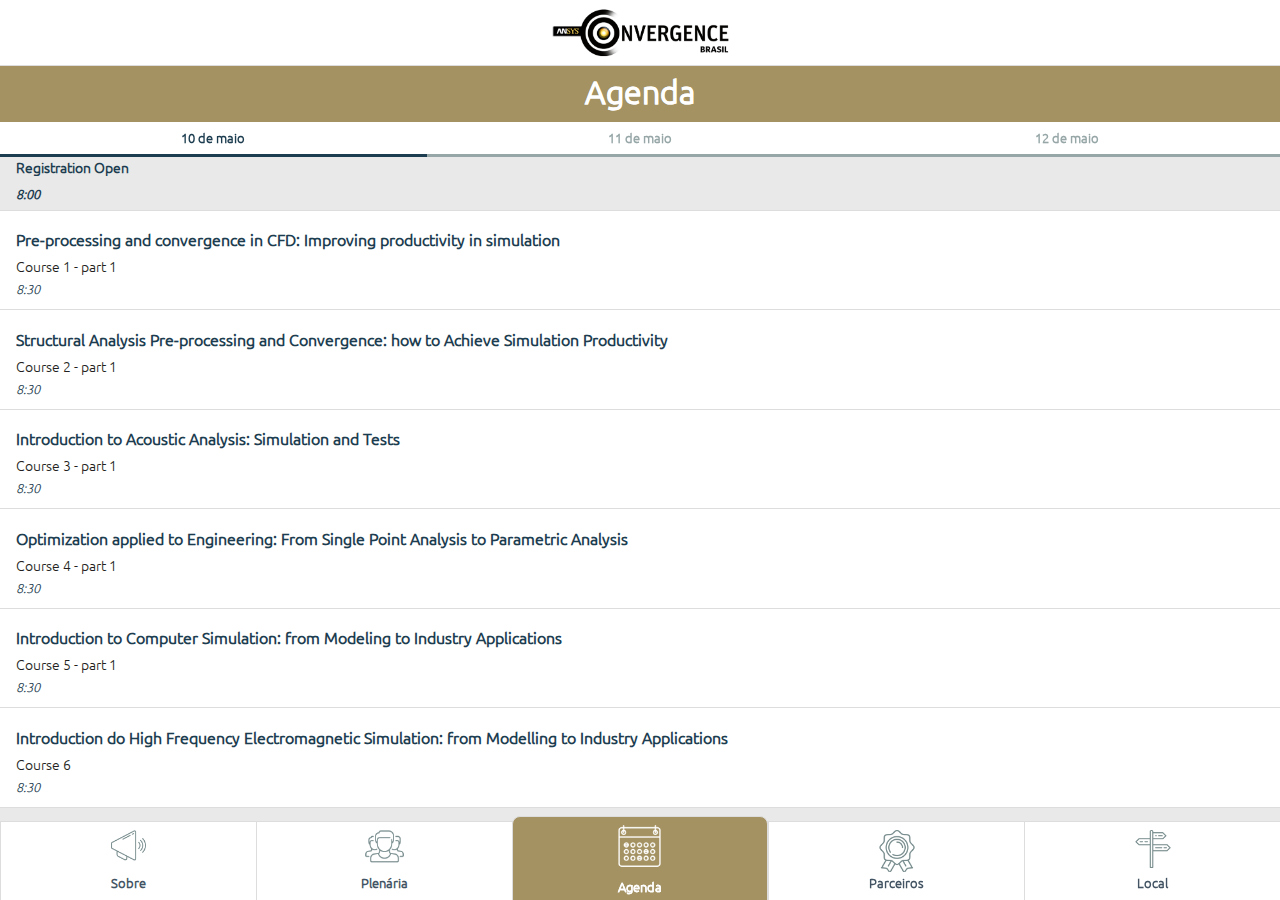
==== ConvergenceBrApp/www/index.html @ 7337b423 "Feito alterações em CSS para cor dos menus, feito navegação do mapa com salas e posteriormente onde " ====
<!DOCTYPE html>
<!--
    This file is part of com.bigeyessolution.ConvergenceBRApp.

    Foobar is free software: you can redistribute it and/or modify
    it under the terms of the GNU General Public License as published by
    the Free Software Foundation, either version 3 of the License, or
    (at your option) any later version.

    Foobar is distributed in the hope that it will be useful,
    but WITHOUT ANY WARRANTY; without even the implied warranty of
    MERCHANTABILITY or FITNESS FOR A PARTICULAR PURPOSE.  See the
    GNU General Public License for more details.

    You should have received a copy of the GNU General Public License
    along with Foobar.  If not, see <http://www.gnu.org/licenses/>.
-->

<html>
    <head>
        <!--
        Customize this policy to fit your own app's needs. For more guidance, see:
            https://github.com/apache/cordova-plugin-whitelist/blob/master/README.md#content-security-policy
        Some notes:
            * gap: is required only on iOS (when using UIWebView) and is needed for JS->native communication
            * https://ssl.gstatic.com is required only on Android and is needed for TalkBack to function properly
            * Disables use of inline scripts in order to mitigate risk of XSS vulnerabilities. To change this:
                * Enable inline JS: add 'unsafe-inline' to default-src

        <meta http-equiv="Content-Security-Policy" content="default-src 'self' data: gap: https://ssl.gstatic.com 'unsafe-eval'; style-src 'self' 'unsafe-inline'; media-src *">

        -->
        <meta http-equiv="Content-Security-Policy" content="default-src *; style-src 'self' 'unsafe-inline'; script-src 'self' 'unsafe-inline' 'unsafe-eval'">
        <meta charset="utf-8">
        <meta name="format-detection" content="telephone=no">
        <meta name="msapplication-tap-highlight" content="no">
        <meta name="viewport" content="user-scalable=no, initial-scale=1, maximum-scale=1, minimum-scale=1, width=device-width">
        <link rel="stylesheet" type="text/css" href="css/convergencebr.css">
        <link rel="stylesheet" type="text/css" href="css/jquery.mobile.structure-1.4.5.min.css">
        <link rel="stylesheet" type="text/css" href="css/jquery.mobile.icons.min.css">
        <link rel="stylesheet" type="text/css" href="css/font-awesome.min.css">
        <link rel="stylesheet" type="text/css" href="css/leaflet.css">
        <link rel="stylesheet" type="text/css" href="css/index.css">
        <script type="text/javascript" src="js/preenche_agenda.js"></script>
        <script type="text/javascript" src="js/jquery-2.2.3.min.js"></script>
		<script type="text/javascript" src="js/leaflet.js"></script>
        <script type="text/javascript" src="js/jquery.mobile-1.4.5.min.js"></script>
        <title>Convergence Brasil 2016</title>
    </head>
    <body>
    
    	<header data-role="header" data-position="fixed" data-tap-toggle="false" data-theme="a">
    		<h1>&nbsp;</h1>
    	</header>
        
        <footer data-role="footer" data-position="fixed" data-tap-toggle="false" data-theme="b">
            <div data-role="navbar">
                <ul>
                    <li><a href="#sobre"><span></span>Sobre</a></li>
                    <li><a href="#palestrantes"><span></span>Plenária</a></li>
                    <li><a href="#agenda10"><span></span>Agenda</a></li>
                    <li><a href="#parceiros"><span></span>Parceiros</a></li>
                    <li><a href="#mapa"><span></span>Local</a></li>
                </ul>
            </div><!-- /navbar -->
        </footer>

		<!-- agenda -->
		
		<section id="agenda10" data-role="page" data-title="Agenda">
			<header>				
            	<h1>Agenda</h1>
				<div data-role="navbar">
					<ul>
					<li><a href="#agenda10"><span>10 de maio</span></a></li>
					<li><a href="#agenda11">11 de maio</a></li>
					<li><a href="#agenda12">12 de maio</a></li>
					</ul>
				</div>
			</header>
			
			<div role="main" class="ui-content">
				<ul data-role="listview" class="ui-be-agenda">
					<li data-icon="false">
						<h2>Primeiro Item</h2>
						<p>Jairo Mola, Unitécnica</p>
						<span>Sala 20 - 8:30 AM</span>
					</li>
					<li data-icon="false">
						<h2>Segundo Item</h2>
						<p>Jairo Mola, Unitécnica</p>
						<span>Sala 20 - 8:30 AM</span>
					</li>
					<li data-icon="false">
						<h2>Terceiro Item</h2>
						<p>Jairo Mola, Unitécnica</p>
						<span>Sala 20 - 8:30 AM</span>
					</li>
					<li data-icon="false">
						<h2>Quarto Item</h2>
						<p>Jairo Mola, Unitécnica</p>
						<span>Sala 20 - 8:30 AM</span>
					</li>
					<li data-icon="false">
						<h2>Quinto Item</h2>
						<p>Jairo Mola, Unitécnica</p>
						<span>Sala 20 - 8:30 AM</span>
					</li>
					<li data-icon="false">
						<h2>Sexto Item</h2>
						<p>Jairo Mola, Unitécnica</p>
						<span>Sala 20 - 8:30 AM</span>
					</li>
					<li data-icon="false">
						<h2>Setimo Item</h2>
						<p>Jairo Mola, Unitécnica</p>
						<span>Sala 20 - 8:30 AM</span>
					</li>
					<li data-icon="false">
						<h2>Oitavo Item</h2>
						<p>Jairo Mola, Unitécnica</p>
						<span>Sala 20 - 8:30 AM</span>
					</li>
					<li data-icon="false">
						<h2>Nono Item</h2>
						<p>Jairo Mola, Unitécnica</p>
						<span>Sala 20 - 8:30 AM</span>
					</li>
					
				</ul>
			</div>
        </section>

		<section id="agenda11" data-role="page" data-title="Agenda">
			<header>				
            	<h1>Agenda</h1>
				<div data-role="navbar">
					<ul>
					<li><a href="#agenda10">10 de maio</a></li>
					<li><a href="#agenda11"><span>11 de maio</span></a></li>
					<li><a href="#agenda12">12 de maio</a></li>
					</ul>
				</div>
			</header>
			
			<div role="main" class="ui-content">
				<ul data-role="listview" class="ui-be-agenda">
				</ul>
			</div>
        </section>
        
        <section id="agenda12" data-role="page" data-title="Agenda">
			<header>				
            	<h1>Agenda</h1>
				<div data-role="navbar">
					<ul>
					<li><a href="#agenda10">10 de maio</a></li>
					<li><a href="#agenda11">11 de maio</a></li>
					<li><a href="#agenda12"><span>12 de maio</span></a></li>
					</ul>
				</div>
			</header>
			
			<div role="main" class="ui-content">
				<ul data-role="listview" class="ui-be-agenda">
				</ul>
			</div>
        </section>

		<!-- Fim agenda -->
		
        <section id="sobre" data-role="page" data-title="Sobre o evento">
        	<header>
        		<h1>Sobre o evento</h1>
        	</header>
        	
			<div role="main" class="ui-content">
				<div class="ui-body ui-be-sobre">
				<p>
				O Convergence 2016 é o mais tradicional fórum de discussão para
				usuários de software em engenharia da América do Sul. O evento
				tem o objetivo de apresentar a academia e a indústria os mais
				recentes avanços na área de simulação. Também visa promover o
				intercâmbio de informações com especialistas em CAE (Computer-
				Aided Engineering) e apresentar os benefícios da utilização
				dessas ferramentas no desenvolvimento, melhoria e redução de
				custos de projetos, produtos e processos.
				</p>
				<h1>Histórico</h1>
				<p>
				O Convergence – ESSS Conference & ANSYS Users Meeting - foi
				realizado anualmente de 2005 a 2010 no Brasil. Em 2011, o evento
				foi regionalizado para aproximá-lo dos usuários de simulação e
				proporcionar acesso aos avanços na área de Computer-Aided
				Engineering (CAE) em outros países da América do Sul. Desde 
				então, passou a ser realizado no mesmo período no Brasil,
				Argentina, Chile, Peru e Colômbia.
				</p>
				<h1>Retrospectiva ESSS</h1>
				
				<div data-role="tabs">
					<div data-role="navbar"><ul>
					<li><a href="#retro1">1995</br>2000</a></li>
					<li><a href="#retro2">2000</br>2005</a></li>
					<li><a href="#retro3">2005</br>2010</a></li>
					<li><a href="#retro4">2010</br>2016</a></li>
					</ul></div>
					
					<div id="retro1" class="ui-body ui-body-a">
					<p>
					Criação da ESSS a partir do SINMEC/UFSC e recebimento do
					prêmio Max Award, da Fenasoft.
					</p>
					</div>
					
					<div id="retro2" class="ui-body ui-body-a">
					<p>
					ESSS torna-se parceira da ANSYS, Inc. na América do Sul e
					lançamento das soluções Kraken e Chimera. Recebimento do
					Prêmio FINEP de Inovação – Produto Regional.
					</p>
					</div>
					
					<div id="retro3" class="ui-body ui-body-a">
					<p>
					Abertura dos escritórios de São Paulo, Rio de Janeiro e 
					Chile e criação do iESSS. Recebimento do prêmio FINEP de
					Inovação - Pequena Empresa.</p>
					</div>
					
					<div id="retro4" class="ui-body ui-body-a">
					<p>
					Intensificação da expansão internacional com abertura dos
					escritórios na Argentina, Peru, Colômbia e Estados Unidos e
					inclusão do Rocky DEM no portfólio de produtos. Em 2015,
					ganha a certificação “ANSYS Elite Channel Partner”.</p>
					</div>
				</div><!-- Fim tabs -->
				
				</div>
			</div>
        </section>

        <section id="palestrantes" data-role="page" data-title="Palestrantes">
			<header>
				<h1>Palestrantes</h1>
        	</header>
        	
        	<div role="main" class="ui-content">
        		<div class="ui-body">
        			<img src="img/palestrantes/ravi.png">
        			<h2>Ravi Kumar - ANSYS, Inc.</h2>
        			<h4>Regional Sales Director</h4>
        			<h5><i>“Simulação para Inovação: Tendências, melhores práticas e Plataforma ANSYS de Simulação”</i></h5>
        			<p>
        			Ravi Kumar é o diretor comercial da ANSYS para América Latina apoiando a equipe ESSS. Ele é responsável por estreitar o relacionamento com os clientes, promovendo o uso de simulações de engenharia e o crescimento de ANSYS. Ravi Kumar já trabalhou no gerenciamento de produtos ANSYS Workbench no departamento de Marketing da empresa e geriu o programa ANSYS Enhanced Solutions Partners. Ele concluiu o PhD em Dinâmicas de Sistemas e Controles pela University of Southern California, EUA. 
        			</p>
        		</div>        		
        		<div class="ui-body">
        			<img src="img/palestrantes/lucas.png">
        			<h2>Lucas Sanfelici - LNLS</h2>
        			<h4>Engineering Groups Manager</h4>
        			<h5><i>“SIRIUS: O Brasil na vanguarda da Engenharia de Aceleradores”</i></h5>
        			<p>
        			Lucas Sanfelici atua na área de instrumentação científica desde 2003, é Bacharel em Física e Engenheiro Eletricista pela Universidade Estadual de Campinas. Em 2005 se juntou à equipe do Laboratório Nacional de Luz Síncrotron (LNLS) trabalhando em diversos projetos para as linhas de luz e fonte de luz síncrotron. Atualmente é responsável pelo gerenciamento técnico de projetos envolvendo os grupos de engenharia e suporte da Divisão Científica do LNLS. 
        			</p>
        		</div>        		
        		<div class="ui-body">
        			<img src="img/palestrantes/luis.png">
        			<h2>Luis Carlos de Castro Santos, Ph.D. - Embraer</h2>
        			<h4>Engineering Supervisor</h4>
        			<h5><i>"CFD em Sistemas: Validação de Design & Tomada de Decisão"</i></h5>
        			<p>
        			Luis Carlos de Castro Santos é formado em Engenharia Mecânica pela Universidade de Brasília (UnB), com mestrado em Engenharia Aeronáutica pelo Instituto Tecnológico de Aeronáutica (ITA) e doutorado em Engenharia Aeroespacial pelo Georgia Institute of Technology. Possui mais de 25 anos de experiência em Dinâmica dos Fluidos Computacional, Análise Numérica e Otimização. Atualmente é Supervisor de Engenharia para Sistemas de Simulação e CFD na EMBRAER. Ele também é professor no Departamento de Matemática Aplicada na Universidade de São Paulo. 
        			</p>
        		</div>        		
        		<div class="ui-body">
        			<img src="img/palestrantes/marcos.png">
        			<h2>Marcos Giovani Dropa de Bortoli - Embraco</h2>
        			<h4>Senior Researcher</h4>
        			<h5><i>"CAE na Embraco: uma Jornada de 30 anos"</i></h5>
        			<p>
        			Marcos Giovani Dropa de Bortoli possui graduação em Engenharia Mecânica pela Universidade Federal de Santa Catarina (UFSC) e mestrado em Engenharia Mecânica pela mesma instituição. Ele tem mais de 30 anos de experiência profissional em Pesquisa e Desenvolvimento (P&D) na Divisão de Compressores da Whirlpool (Embraco), atuou como responsável pela implementação de ANSYS nesta divisão em 1993. Atualmente, cursa doutorado em Ciência e Engenharia de Materiais e trabalha como pesquisador na Embraco. 
        			</p>
        		</div>        		
        		<div class="ui-body">
        			<img src="img/palestrantes/cassiano.png">
        			<h2>Cassiano Antunes Cezario - WEG</h2>
        			<h4>Consultant in R&D</h4>
        			<h5><i>“Horizontes para Simulação Numérica”</i></h5>
        			<p>
        			Cassiano Antunes Cezario possui mais de 13 anos de experiência em pesquisa e Desenvolvimento (P&D) com fundo técnico na área mecânica, especialmente em experimentação e simulação numérica (Dinâmica dos Fluidos Computacional – CFD e Análise Estrutural – FEA). Possui conhecimento em melhoria de produtos e processos, com foco na conversão de pesquisa em produtos e benefícios do processo. Atualmente trabalha como Consultor de Pesquisa e Desenvolvimento (P&D) na WEG Equipamentos Elétricos S.A. – Motores. 
        			</p>
        		</div>
			</div>
        </section>

        <section id="parceiros" data-role="page" data-title="Parceiros">
			<header>
				<h1>Parceiros</h1>
        	</header>
        	
        	<div role="main" class="ui-content">
        		<div class="ui-body ui-be-parceiro">
        			<img src="img/parceiros/esteco.jpg">
        			<p>
        			A ESTECO é pioneira em soluções de otimização numérica e especializada em pesquisa e desenvolvimento de software de engenharia para todos os processos de projetos guiados por simulação. A empresa atua com o objetivo de melhorar os processos de análise de engenharia e potencializar a criatividade mediante o desenvolvimento e manutenção de software de ponta que permite a integração, otimização e análises avançadas de dados. 
        			</p>
        		</div>

        		<div class="ui-body ui-be-parceiro">
        			<img src="img/parceiros/planus.jpg">
        			<p>
        			A Planus Informática e Tecnologia, empresa brasileira de soluções e serviços de infraestrutura de TI com 28 anos de atuação no mercado, possui um abrangente modelo de negócios capaz de atender empresas de todos os portes e segmentos. Amplamente reconhecida pela comercialização de produtos e soluções de valor agregado, hardware e software, a Planus é um dos principais parceiros first-tier VAR (Value-Added Reseller) da HP. Também possui atuação marcante em serviços, com destaque para  Serviços de Data Center, Implantação de Soluções,  Outsourcing de TI, Gerenciamento Remoto (NOC), Outsourcing de Impressão e Backup.
        			</p>
        		</div>

        		<div class="ui-body ui-be-parceiro">
        			<img src="img/parceiros/sgi.png">
        			<p>
        			Como uma empresa líder em computação de alto desempenho, 
        			SGI ajuda as empresas a encontrar respostas para os maiores
        			desafios do mundo. Nosso compromisso com a inovação é
        			inabalável e focada no fornecimento de soluções líderes de
        			mercado em Computação Técnica, Big Data Analytics, e
        			Petascale armazenamento. Nossas soluções proporcionam
        			inigualável de desempenho, escalabilidade e eficiência para
        			uma ampla gama de clientes.
        			</p>
        		</div>
        		
        		<div class="ui-body ui-be-parceiro">
        			<img src="img/parceiros/SIMDUT.jpg">
        			<p>
        			Núcleo de Simulação Termo-hidráulica de Dutos é um laboratório do Departamento de Engenharia Mecânica da PUC-Rio com o objetivo de atuar nas atividades voltadas para o desenvolvimento de programas de simulação, na formação de recursos humanos e na elaboração de projetos de engenharia na área de escoamentos de líquido e gás em dutos.
        			</p>
        		</div>

        		<div class="ui-body ui-be-parceiro">
        			<img src="img/parceiros/VirtualPYXIS.jpg">
        			<p>
        			A VirtualCAE é uma empresa que representa soluções
        			especializadas em CAE (Computer Aided Engineering) atuando
        			na comercialização de softwares e na prestação de serviços
        			de engenharia, proporcionando soluções específicas para
        			simulações pelo Método dos Elementos Finitos (Finite Element
        			Method) e também pela tecnologia Multicorpos (MultiBody
        			System) tanto em projetos novos como na implantação e
        			aperfeiçoamento de projetos existentes.
        			</p>
        		</div>
			</div>
        </section>

        <section id="mapa" data-role="page" data-title="Mapa">
			<header>				
            	<h1>Local</h1>
				<div data-role="navbar">
					<ul>
					<li><a href="#mapa"><span>Localização</span></a></li>
					<li><a href="#mapa2">Salas</a></li>
					<li><a href="#mapa3">Onde ficar</a></li>
					</ul>
				</div>
			</header>
			<div role="main" class="ui-content mapa"></div>
        </section>

        <section id="mapa2" data-role="page" data-title="Mapa">
			<header>				
            	<h1>Local</h1>
				<div data-role="navbar">
					<ul>
					<li><a href="#mapa">Localização</a></li>
					<li><a href="#mapa2"><span>Salas</span></a></li>
					<li><a href="#mapa3">Onde ficar</a></li>
					</ul>
				</div>
			</header>
			<div role="main" class="ui-content">
			<div  class="ui-body  mapa_sala">				
				<img src="img/mapa.jpg">
			</div>
			</div>
        </section>

        <section id="mapa3" data-role="page" data-title="Mapa">
			<header>				
            	<h1>Local</h1>
				<div data-role="navbar">
					<ul>
					<li><a href="#mapa">Localização</a></li>
					<li><a href="#mapa2">Salas</a></li>
					<li><a href="#mapa3"><span>Onde ficar</span></a></li>
					</ul>
				</div>
			</header>
			
			<div role="main" class="ui-content onde_ficar">
				<ul data-role="listview" class="ui-be-mapa3">
				<li><h3>Teste</h3></li>
				</ul>
			</div>
        </section>

        <script type="text/javascript" src="cordova.js"></script>
        <script type="text/javascript" src="js/index.js"></script>
    </body>
</html>
---- ConvergenceBrApp/www/css/convergencebr.css ----
/*!
* jQuery Mobile 1.4.5
* Git HEAD hash: 68e55e78b292634d3991c795f06f5e37a512decc <> Date: Fri Oct 31 2014 17:33:30 UTC
* http://jquerymobile.com
*
* Copyright 2010, 2014 jQuery Foundation, Inc. and othercontributors
* Released under the MIT license.
* http://jquery.org/license
*
*/


/* Globals */
/* Font
-----------------------------------------------------------------------------------------------------------*/
html {
	font-size: 100%;
}
body,
input,
select,
textarea,
button,
.ui-btn {
	font-size: 1em;
	line-height: 1.3;
	font-family: 'ubuntu';
}
legend,
.ui-input-text input,
.ui-input-search input {
	color: inherit;
	text-shadow: inherit;
}
/* Form labels (overrides font-weight bold in bars, and mini font-size) */
.ui-mobile label,
div.ui-controlgroup-label {
	font-weight: normal;
	font-size: 16px;
}
/* Separators
-----------------------------------------------------------------------------------------------------------*/
/* Field contain separator (< 28em) */
.ui-field-contain {
	border-bottom-color: #828282;
	border-bottom-color: rgba(0,0,0,.15);
	border-bottom-width: 1px;
	border-bottom-style: solid;
}
/* Table opt-in classes: strokes between each row, and alternating row stripes */
/* Classes table-stroke and table-stripe are deprecated in 1.4. */
.table-stroke thead th,
.table-stripe thead th,
.table-stripe tbody tr:last-child {
	border-bottom: 1px solid #d6d6d6; /* non-RGBA fallback */
	border-bottom: 1px solid rgba(0,0,0,.1);
}
.table-stroke tbody th,
.table-stroke tbody td {
	border-bottom: 1px solid #e6e6e6; /* non-RGBA fallback  */
	border-bottom: 1px solid rgba(0,0,0,.05);
}
.table-stripe.table-stroke tbody tr:last-child th,
.table-stripe.table-stroke tbody tr:last-child td {
	border-bottom: 0;
}
.table-stripe tbody tr:nth-child(odd) td,
.table-stripe tbody tr:nth-child(odd) th {
	background-color: #eeeeee; /* non-RGBA fallback  */
	background-color: rgba(0,0,0,.04);
}
/* Buttons
-----------------------------------------------------------------------------------------------------------*/
.ui-btn,
label.ui-btn {
	font-weight: bold;
	border-width: 1px;
	border-style: solid;
}
.ui-btn {
	text-decoration: none !important;
}
.ui-btn-active {
	cursor: pointer;
}
/* Corner rounding
-----------------------------------------------------------------------------------------------------------*/
/* Class ui-btn-corner-all deprecated in 1.4 */
.ui-corner-all {
	-webkit-border-radius: .6em /*{global-radii-blocks}*/;
	border-radius: .6em /*{global-radii-blocks}*/;
}
/* Buttons */
.ui-btn-corner-all,
.ui-btn.ui-corner-all,
/* Slider track */
.ui-slider-track.ui-corner-all,
/* Flipswitch */
.ui-flipswitch.ui-corner-all,
/* Count bubble */
.ui-li-count {
	-webkit-border-radius: .3125em /*{global-radii-buttons}*/;
	border-radius: .3125em /*{global-radii-buttons}*/;
}
/* Icon-only buttons */
.ui-btn-icon-notext.ui-btn-corner-all,
.ui-btn-icon-notext.ui-corner-all {
	-webkit-border-radius: 1em;
	border-radius: 1em;
}
/* Radius clip workaround for cleaning up corner trapping */
.ui-btn-corner-all,
.ui-corner-all {
	-webkit-background-clip: padding;
	background-clip: padding-box;
}
/* Popup arrow */
.ui-popup.ui-corner-all > .ui-popup-arrow-guide {
	left: .6em /*{global-radii-blocks}*/;
	right: .6em /*{global-radii-blocks}*/;
	top: .6em /*{global-radii-blocks}*/;
	bottom: .6em /*{global-radii-blocks}*/;
}
/* Shadow
-----------------------------------------------------------------------------------------------------------*/
.ui-shadow {
	-webkit-box-shadow: 0 1px 0px /*{global-box-shadow-size}*/ rgba(0,0,0,0) /*{global-box-shadow-color}*/;
	-moz-box-shadow: 0 1px 0px /*{global-box-shadow-size}*/ rgba(0,0,0,0) /*{global-box-shadow-color}*/;
	box-shadow: 0 1px 0px /*{global-box-shadow-size}*/ rgba(0,0,0,0) /*{global-box-shadow-color}*/;
}
.ui-shadow-inset {
	-webkit-box-shadow: inset 0 1px 0px /*{global-box-shadow-size}*/ rgba(0,0,0,0) /*{global-box-shadow-color}*/;
	-moz-box-shadow: inset 0 1px 0px /*{global-box-shadow-size}*/ rgba(0,0,0,0) /*{global-box-shadow-color}*/;
	box-shadow: inset 0 1px 0px /*{global-box-shadow-size}*/ rgba(0,0,0,0) /*{global-box-shadow-color}*/;
}
.ui-overlay-shadow {
	-webkit-box-shadow: 0 0 12px 		rgba(0,0,0,.6);
	-moz-box-shadow: 0 0 12px 			rgba(0,0,0,.6);
	box-shadow: 0 0 12px 				rgba(0,0,0,.6);
}
/* Icons
-----------------------------------------------------------------------------------------------------------*/
.ui-btn-icon-left:after,
.ui-btn-icon-right:after,
.ui-btn-icon-top:after,
.ui-btn-icon-bottom:after,
.ui-btn-icon-notext:after {
	background-color: #666666 /*{global-icon-color}*/;
	background-color: rgba(0,0,0,.15) /*{global-icon-disc}*/;
	background-position: center center;
	background-repeat: no-repeat;
	-webkit-border-radius: 1em;
	border-radius: 1em;
}
/* Alt icons */
.ui-alt-icon.ui-btn:after,
.ui-alt-icon .ui-btn:after,
html .ui-alt-icon.ui-checkbox-off:after,
html .ui-alt-icon.ui-radio-off:after,
html .ui-alt-icon .ui-checkbox-off:after,
html .ui-alt-icon .ui-radio-off:after {
	background-color: #666666 /*{global-icon-color}*/;
	background-color: rgba(0,0,0,.15) /*{global-icon-disc}*/;
}
/* No disc */
.ui-nodisc-icon.ui-btn:after,
.ui-nodisc-icon .ui-btn:after {
	background-color: transparent;
}
/* Icon shadow */
.ui-shadow-icon.ui-btn:after,
.ui-shadow-icon .ui-btn:after {
	-webkit-box-shadow: 0 1px 0 rgba(255,255,255,.3) /*{global-icon-shadow}*/;
	-moz-box-shadow: 0 1px 0 rgba(255,255,255,.3) /*{global-icon-shadow}*/;
	box-shadow: 0 1px 0 rgba(255,255,255,.3) /*{global-icon-shadow}*/;
}
/* Checkbox and radio */
.ui-btn.ui-checkbox-off:after,
.ui-btn.ui-checkbox-on:after,
.ui-btn.ui-radio-off:after,
.ui-btn.ui-radio-on:after {
	display: block;
	width: 18px;
	height: 18px;
	margin: -9px 2px 0 2px;
}
.ui-checkbox-off:after,
.ui-btn.ui-radio-off:after {
	filter: Alpha(Opacity=30);
	opacity: .3;
}
.ui-btn.ui-checkbox-off:after,
.ui-btn.ui-checkbox-on:after {
	-webkit-border-radius: .1875em;
	border-radius: .1875em;
}
.ui-btn.ui-checkbox-off:after {
	background-color: #666;
	background-color: rgba(0,0,0,.3);
}
.ui-radio .ui-btn.ui-radio-on:after {
	background-image: none;
	background-color: #fff;
	width: 8px;
	height: 8px;
	border-width: 5px;
	border-style: solid; 
}
.ui-alt-icon.ui-btn.ui-radio-on:after,
.ui-alt-icon .ui-btn.ui-radio-on:after {
	background-color: #000;
}
/* Loader */
.ui-icon-loading {
	background: url("images/ajax-loader.gif");
	background-size: 2.875em 2.875em;
}
/* Swatches */
/* A
-----------------------------------------------------------------------------------------------------------*/
/* Bar: Toolbars, dividers, slider track */
.ui-bar-a,
.ui-page-theme-a .ui-bar-inherit,
html .ui-bar-a .ui-bar-inherit,
html .ui-body-a .ui-bar-inherit,
html body .ui-group-theme-a .ui-bar-inherit {
	background-color: #e9e9e9 /*{a-bar-background-color}*/;
	border-color: #dddddd /*{a-bar-border}*/;
	color: #333333 /*{a-bar-color}*/;
	text-shadow: 0 /*{a-bar-shadow-x}*/ 0px /*{a-bar-shadow-y}*/ 0 /*{a-bar-shadow-radius}*/ #eeeeee /*{a-bar-shadow-color}*/;
	font-weight: bold;
}
.ui-bar-a {
	border-width: 1px;
	border-style: solid;
}
/* Page and overlay */
.ui-overlay-a,
.ui-page-theme-a,
.ui-page-theme-a .ui-panel-wrapper {
	background-color: #fff /*{a-page-background-color}*/;
	border-color: #bbbbbb /*{a-page-border}*/;
	color: #2b2b2b /*{a-page-color}*/;
	text-shadow: 0 /*{a-page-shadow-x}*/ 0px /*{a-page-shadow-y}*/ 0 /*{a-page-shadow-radius}*/ #f3f3f3 /*{a-page-shadow-color}*/;
}
/* Body: Read-only lists, text inputs, collapsible content */
.ui-body-a,
.ui-page-theme-a .ui-body-inherit,
html .ui-bar-a .ui-body-inherit,
html .ui-body-a .ui-body-inherit,
html body .ui-group-theme-a .ui-body-inherit,
html .ui-panel-page-container-a {
	background-color: #ffffff /*{a-body-background-color}*/;
	border-color: #dddddd /*{a-body-border}*/;
	color: #333333 /*{a-body-color}*/;
	text-shadow: 0 /*{a-body-shadow-x}*/ 0px /*{a-body-shadow-y}*/ 0 /*{a-body-shadow-radius}*/ #f3f3f3 /*{a-body-shadow-color}*/;
}
.ui-body-a {
	border-width: 1px;
	border-style: solid;
}
/* Links */
.ui-page-theme-a a,
html .ui-bar-a a,
html .ui-body-a a,
html body .ui-group-theme-a a {
	color: #688b98 /*{a-link-color}*/;
	font-weight: bold;
}
.ui-page-theme-a a:visited,
html .ui-bar-a a:visited,
html .ui-body-a a:visited,
html body .ui-group-theme-a a:visited {
    color: #3388cc /*{a-link-visited}*/;
}
.ui-page-theme-a a:hover,
html .ui-bar-a a:hover,
html .ui-body-a a:hover,
html body .ui-group-theme-a a:hover {
	color: #005599 /*{a-link-hover}*/;
}
.ui-page-theme-a a:active,
html .ui-bar-a a:active,
html .ui-body-a a:active,
html body .ui-group-theme-a a:active {
	color: #005599 /*{a-link-active}*/;
}
/* Button up */
.ui-page-theme-a .ui-btn,
html .ui-bar-a .ui-btn,
html .ui-body-a .ui-btn,
html body .ui-group-theme-a .ui-btn,
html head + body .ui-btn.ui-btn-a,
/* Button visited */
.ui-page-theme-a .ui-btn:visited,
html .ui-bar-a .ui-btn:visited,
html .ui-body-a .ui-btn:visited,
html body .ui-group-theme-a .ui-btn:visited,
html head + body .ui-btn.ui-btn-a:visited {
	background-color: #fff;
	border: none;
	color: #97a7a8;
	border-bottom: 0.2rem solid #97a7a8;
}
/* Button hover */
.ui-page-theme-a .ui-btn:hover,
html .ui-bar-a .ui-btn:hover,
html .ui-body-a .ui-btn:hover,
html body .ui-group-theme-a .ui-btn:hover,
html head + body .ui-btn.ui-btn-a:hover {
	background-color: #fff;
	border: none;
	border-bottom: 0.2rem solid #1c3d50;
}
/* Button down */
.ui-page-theme-a .ui-btn:active,
html .ui-bar-a .ui-btn:active,
html .ui-body-a .ui-btn:active,
html body .ui-group-theme-a .ui-btn:active,
html head + body .ui-btn.ui-btn-a:active {
	background-color: #fff;
	border: none;
	border-bottom: 0.2rem solid #1c3d50;
}
/* Active button */
.ui-page-theme-a .ui-btn.ui-btn-active,
html .ui-bar-a .ui-btn.ui-btn-active,
html .ui-body-a .ui-btn.ui-btn-active,
html body .ui-group-theme-a .ui-btn.ui-btn-active,
html head + body .ui-btn.ui-btn-a.ui-btn-active,
/* Active checkbox icon */
.ui-page-theme-a .ui-checkbox-on:after,
html .ui-bar-a .ui-checkbox-on:after,
html .ui-body-a .ui-checkbox-on:after,
html body .ui-group-theme-a .ui-checkbox-on:after,
.ui-btn.ui-checkbox-on.ui-btn-a:after,
/* Active flipswitch background */
.ui-page-theme-a .ui-flipswitch-active,
html .ui-bar-a .ui-flipswitch-active,
html .ui-body-a .ui-flipswitch-active,
html body .ui-group-theme-a .ui-flipswitch-active,
html body .ui-flipswitch.ui-bar-a.ui-flipswitch-active,
/* Active slider track */
.ui-page-theme-a .ui-slider-track .ui-btn-active,
html .ui-bar-a .ui-slider-track .ui-btn-active,
html .ui-body-a .ui-slider-track .ui-btn-active,
html body .ui-group-theme-a .ui-slider-track .ui-btn-active,
html body div.ui-slider-track.ui-body-a .ui-btn-active {
	background-color: #fff;
	border: none;
	border-bottom: 0.2rem solid #1c3d50;
}
/* Active radio button icon */
.ui-page-theme-a .ui-radio-on:after,
html .ui-bar-a .ui-radio-on:after,
html .ui-body-a .ui-radio-on:after,
html body .ui-group-theme-a .ui-radio-on:after,
.ui-btn.ui-radio-on.ui-btn-a:after {
	border-color: none;
}
/* Focus */
.ui-page-theme-a .ui-btn:focus,
html .ui-bar-a .ui-btn:focus,
html .ui-body-a .ui-btn:focus,
html body .ui-group-theme-a .ui-btn:focus,
html head + body .ui-btn.ui-btn-a:focus,
/* Focus buttons and text inputs with div wrap */
.ui-page-theme-a .ui-focus,
html .ui-bar-a .ui-focus,
html .ui-body-a .ui-focus,
html body .ui-group-theme-a .ui-focus,
html head + body .ui-btn-a.ui-focus,
html head + body .ui-body-a.ui-focus {
}
/* B
-----------------------------------------------------------------------------------------------------------*/
/* Bar: Toolbars, dividers, slider track */
.ui-bar-b,
.ui-page-theme-b .ui-bar-inherit,
html .ui-bar-b .ui-bar-inherit,
html .ui-body-b .ui-bar-inherit,
html body .ui-group-theme-b .ui-bar-inherit {
	background-color: #e9e9e9 /*{b-bar-background-color}*/;
	border-color: #dddddd /*{b-bar-border}*/;
	color: #333333 /*{b-bar-color}*/;
	text-shadow: 0 /*{b-bar-shadow-x}*/ 0px /*{b-bar-shadow-y}*/ 0 /*{b-bar-shadow-radius}*/ #eeeeee /*{b-bar-shadow-color}*/;
	font-weight: bold;
}
.ui-bar-b {
	border-width: 1px;
	border-style: solid;
}
/* Page and overlay */
.ui-overlay-b,
.ui-page-theme-b,
.ui-page-theme-b .ui-panel-wrapper {
	background-color: #fff /*{b-page-background-color}*/;
	border-color: #bbbbbb /*{b-page-border}*/;
	color: #2b2b2b /*{b-page-color}*/;
	text-shadow: 0 /*{b-page-shadow-x}*/ 0px /*{b-page-shadow-y}*/ 0 /*{b-page-shadow-radius}*/ #f3f3f3 /*{b-page-shadow-color}*/;
}
/* Body: Read-only lists, text inputs, collapsible content */
.ui-body-b,
.ui-page-theme-b .ui-body-inherit,
html .ui-bar-b .ui-body-inherit,
html .ui-body-b .ui-body-inherit,
html body .ui-group-theme-b .ui-body-inherit,
html .ui-panel-page-container-b {
	background-color: #ffffff /*{b-body-background-color}*/;
	border-color: #dddddd /*{b-body-border}*/;
	color: #333333 /*{b-body-color}*/;
	text-shadow: 0 /*{b-body-shadow-x}*/ 0px /*{b-body-shadow-y}*/ 0 /*{b-body-shadow-radius}*/ #f3f3f3 /*{b-body-shadow-color}*/;
}
.ui-body-b {
	border-width: 1px;
	border-style: solid;
}
/* Links */
.ui-page-theme-b a,
html .ui-bar-b a,
html .ui-body-b a,
html body .ui-group-theme-b a {
	color: #688b98 /*{b-link-color}*/;
	font-weight: bold;
}
.ui-page-theme-b a:visited,
html .ui-bar-b a:visited,
html .ui-body-b a:visited,
html body .ui-group-theme-b a:visited {
    color: #3388cc /*{b-link-visited}*/;
}
.ui-page-theme-b a:hover,
html .ui-bar-b a:hover,
html .ui-body-b a:hover,
html body .ui-group-theme-b a:hover {
	color: #005599 /*{b-link-hover}*/;
}
.ui-page-theme-b a:active,
html .ui-bar-b a:active,
html .ui-body-b a:active,
html body .ui-group-theme-b a:active {
	color: #005599 /*{b-link-active}*/;
}
/* Button up */
.ui-page-theme-b .ui-btn,
html .ui-bar-b .ui-btn,
html .ui-body-b .ui-btn,
html body .ui-group-theme-b .ui-btn,
html head + body .ui-btn.ui-btn-b,
/* Button visited */
.ui-page-theme-b .ui-btn:visited,
html .ui-bar-b .ui-btn:visited,
html .ui-body-b .ui-btn:visited,
html body .ui-group-theme-b .ui-btn:visited,
html head + body .ui-btn.ui-btn-b:visited {
	background-color: #fff /*{b-bup-background-color}*/;
	border-color: #dddddd /*{b-bup-border}*/;
	color: #425463 /*{b-bup-color}*/;
	text-shadow: 0 /*{b-bup-shadow-x}*/ 0px /*{b-bup-shadow-y}*/ 0 /*{b-bup-shadow-radius}*/ #f3f3f3 /*{b-bup-shadow-color}*/;
}
/* Button hover */
.ui-page-theme-b .ui-btn:hover,
html .ui-bar-b .ui-btn:hover,
html .ui-body-b .ui-btn:hover,
html body .ui-group-theme-b .ui-btn:hover,
html head + body .ui-btn.ui-btn-b:hover {
	background-color: #ededed /*{b-bhover-background-color}*/;
	border-color: #dddddd /*{b-bhover-border}*/;
	color: #333333 /*{b-bhover-color}*/;
	text-shadow: 0 /*{b-bhover-shadow-x}*/ 0px /*{b-bhover-shadow-y}*/ 0 /*{b-bhover-shadow-radius}*/ #f3f3f3 /*{b-bhover-shadow-color}*/;
}
/* Button down */
.ui-page-theme-b .ui-btn:active,
html .ui-bar-b .ui-btn:active,
html .ui-body-b .ui-btn:active,
html body .ui-group-theme-b .ui-btn:active,
html head + body .ui-btn.ui-btn-b:active {
	background-color: #e8e8e8 /*{b-bdown-background-color}*/;
	border-color: #dddddd /*{b-bdown-border}*/;
	color: #333333 /*{b-bdown-color}*/;
	text-shadow: 0 /*{b-bdown-shadow-x}*/ 0px /*{b-bdown-shadow-y}*/ 0 /*{b-bdown-shadow-radius}*/ #f3f3f3 /*{b-bdown-shadow-color}*/;
}
/* Active button 
.ui-page-theme-b .ui-btn.ui-btn-active,
html .ui-bar-b .ui-btn.ui-btn-active,
html .ui-body-b .ui-btn.ui-btn-active,
html body .ui-group-theme-b .ui-btn.ui-btn-active,
html head + body .ui-btn.ui-btn-b.ui-btn-active,
/* Active checkbox icon 
.ui-page-theme-b .ui-checkbox-on:after,
html .ui-bar-b .ui-checkbox-on:after,
html .ui-body-b .ui-checkbox-on:after,
html body .ui-group-theme-b .ui-checkbox-on:after,
.ui-btn.ui-checkbox-on.ui-btn-b:after,
/* Active flipswitch background 
.ui-page-theme-b .ui-flipswitch-active,
html .ui-bar-b .ui-flipswitch-active,
html .ui-body-b .ui-flipswitch-active,
html body .ui-group-theme-b .ui-flipswitch-active,
html body .ui-flipswitch.ui-bar-b.ui-flipswitch-active,
/* Active slider track 
.ui-page-theme-b .ui-slider-track .ui-btn-active,
html .ui-bar-b .ui-slider-track .ui-btn-active,
html .ui-body-b .ui-slider-track .ui-btn-active,
html body .ui-group-theme-b .ui-slider-track .ui-btn-active,
html body div.ui-slider-track.ui-body-b .ui-btn-active {
	background-color: #425463 /*{b-active-background-color};
	border-color: #495d65 /*{b-active-border};
	color: #ffffff /*{b-active-color};
	text-shadow: 0 /*{b-active-shadow-x} 0px /*{b-active-shadow-y} 0 /*{b-active-shadow-radius} #005599 /*{b-active-shadow-color};
}*/
/* Active radio button icon */
.ui-page-theme-b .ui-radio-on:after,
html .ui-bar-b .ui-radio-on:after,
html .ui-body-b .ui-radio-on:after,
html body .ui-group-theme-b .ui-radio-on:after,
.ui-btn.ui-radio-on.ui-btn-b:after {
	border-color: #425463 /*{b-active-background-color}*/;
}
/* Focus */
.ui-page-theme-b .ui-btn:focus,
html .ui-bar-b .ui-btn:focus,
html .ui-body-b .ui-btn:focus,
html body .ui-group-theme-b .ui-btn:focus,
html head + body .ui-btn.ui-btn-b:focus,
/* Focus buttons and text inputs with div wrap */
.ui-page-theme-b .ui-focus,
html .ui-bar-b .ui-focus,
html .ui-body-b .ui-focus,
html body .ui-group-theme-b .ui-focus,
html head + body .ui-btn-b.ui-focus,
html head + body .ui-body-b.ui-focus {
	-webkit-box-shadow: 0 0 12px #425463 /*{b-active-background-color}*/;
	-moz-box-shadow: 0 0 12px #425463 /*{b-active-background-color}*/;
	box-shadow: 0 0 12px #425463 /*{b-active-background-color}*/;
}


/* Structure */
/* Disabled
-----------------------------------------------------------------------------------------------------------*/
/* Class ui-disabled deprecated in 1.4. :disabled not supported by IE8 so we use [disabled] */
.ui-disabled,
.ui-state-disabled,
button[disabled],
.ui-select .ui-btn.ui-state-disabled {
	filter: Alpha(Opacity=30);
	opacity: .3;
	cursor: default !important;
	pointer-events: none;
}
/* Focus state outline
-----------------------------------------------------------------------------------------------------------*/
.ui-btn:focus,
.ui-btn.ui-focus {
	outline: 0;
}
/* Unset box-shadow in browsers that don't do it right */
.ui-noboxshadow .ui-shadow,
.ui-noboxshadow .ui-shadow-inset,
.ui-noboxshadow .ui-overlay-shadow,
.ui-noboxshadow .ui-shadow-icon.ui-btn:after,
.ui-noboxshadow .ui-shadow-icon .ui-btn:after,
.ui-noboxshadow .ui-focus,
.ui-noboxshadow .ui-btn:focus,
.ui-noboxshadow  input:focus,
.ui-noboxshadow .ui-panel {
	-webkit-box-shadow: none !important;
	-moz-box-shadow: none !important;
	box-shadow: none !important;
}
.ui-noboxshadow .ui-btn:focus,
.ui-noboxshadow .ui-focus {
	outline-width: 1px;
	outline-style: auto;
}
---- ConvergenceBrApp/www/css/leaflet.css ----
/* required styles */

.leaflet-pane,
.leaflet-tile,
.leaflet-marker-icon,
.leaflet-marker-shadow,
.leaflet-tile-container,
.leaflet-map-pane svg,
.leaflet-map-pane canvas,
.leaflet-zoom-box,
.leaflet-image-layer,
.leaflet-layer {
	position: absolute;
	left: 0;
	top: 0;
	}
.leaflet-container {
	overflow: hidden;
	-ms-touch-action: none;
	touch-action: none;
	}
.leaflet-tile,
.leaflet-marker-icon,
.leaflet-marker-shadow {
	-webkit-user-select: none;
	   -moz-user-select: none;
	        user-select: none;
	  -webkit-user-drag: none;
	}
/* Safari renders non-retina tile on retina better with this, but Chrome is worse */
.leaflet-safari .leaflet-tile {
	image-rendering: -webkit-optimize-contrast;
	}
/* hack that prevents hw layers "stretching" when loading new tiles */
.leaflet-safari .leaflet-tile-container {
	width: 1600px;
	height: 1600px;
	-webkit-transform-origin: 0 0;
	}
.leaflet-marker-icon,
.leaflet-marker-shadow {
	display: block;
	}
/* .leaflet-container svg: reset svg max-width decleration shipped in Joomla! (joomla.org) 3.x */
/* .leaflet-container img: map is broken in FF if you have max-width: 100% on tiles */
.leaflet-container .leaflet-overlay-pane svg,
.leaflet-container .leaflet-marker-pane img,
.leaflet-container .leaflet-tile-pane img,
.leaflet-container img.leaflet-image-layer {
	max-width: none !important;
	}
.leaflet-tile {
	filter: inherit;
	visibility: hidden;
	}
.leaflet-tile-loaded {
	visibility: inherit;
	}
.leaflet-zoom-box {
	width: 0;
	height: 0;
	-moz-box-sizing: border-box;
	     box-sizing: border-box;
	z-index: 800;
	}
/* workaround for https://bugzilla.mozilla.org/show_bug.cgi?id=888319 */
.leaflet-overlay-pane svg {
	-moz-user-select: none;
	}

.leaflet-pane         { z-index: 400; }

.leaflet-tile-pane    { z-index: 200; }
.leaflet-overlay-pane { z-index: 400; }
.leaflet-shadow-pane  { z-index: 500; }
.leaflet-marker-pane  { z-index: 600; }
.leaflet-popup-pane   { z-index: 700; }

.leaflet-map-pane canvas { z-index: 100; }
.leaflet-map-pane svg    { z-index: 200; }

.leaflet-vml-shape {
	width: 1px;
	height: 1px;
	}
.lvml {
	behavior: url(#default#VML);
	display: inline-block;
	position: absolute;
	}


/* control positioning */

.leaflet-control {
	position: relative;
	z-index: 800;
	pointer-events: auto;
	}
.leaflet-top,
.leaflet-bottom {
	position: absolute;
	z-index: 1000;
	pointer-events: none;
	}
.leaflet-top {
	top: 0;
	}
.leaflet-right {
	right: 0;
	}
.leaflet-bottom {
	bottom: 0;
	}
.leaflet-left {
	left: 0;
	}
.leaflet-control {
	float: left;
	clear: both;
	}
.leaflet-right .leaflet-control {
	float: right;
	}
.leaflet-top .leaflet-control {
	margin-top: 10px;
	}
.leaflet-bottom .leaflet-control {
	margin-bottom: 10px;
	}
.leaflet-left .leaflet-control {
	margin-left: 10px;
	}
.leaflet-right .leaflet-control {
	margin-right: 10px;
	}


/* zoom and fade animations */

.leaflet-fade-anim .leaflet-tile {
	will-change: opacity;
	}
.leaflet-fade-anim .leaflet-popup {
	opacity: 0;
	-webkit-transition: opacity 0.2s linear;
	   -moz-transition: opacity 0.2s linear;
	     -o-transition: opacity 0.2s linear;
	        transition: opacity 0.2s linear;
	}
.leaflet-fade-anim .leaflet-map-pane .leaflet-popup {
	opacity: 1;
	}
.leaflet-zoom-animated {
	-webkit-transform-origin: 0 0;
	    -ms-transform-origin: 0 0;
	        transform-origin: 0 0;
	}
.leaflet-zoom-anim .leaflet-zoom-animated {
	will-change: transform;
	}
.leaflet-zoom-anim .leaflet-zoom-animated {
	-webkit-transition: -webkit-transform 0.25s cubic-bezier(0,0,0.25,1);
	   -moz-transition:    -moz-transform 0.25s cubic-bezier(0,0,0.25,1);
	     -o-transition:      -o-transform 0.25s cubic-bezier(0,0,0.25,1);
	        transition:         transform 0.25s cubic-bezier(0,0,0.25,1);
	}
.leaflet-zoom-anim .leaflet-tile,
.leaflet-pan-anim .leaflet-tile {
	-webkit-transition: none;
	   -moz-transition: none;
	     -o-transition: none;
	        transition: none;
	}

.leaflet-zoom-anim .leaflet-zoom-hide {
	visibility: hidden;
	}


/* cursors */

.leaflet-interactive {
	cursor: pointer;
	}
.leaflet-grab {
	cursor: -webkit-grab;
	cursor:    -moz-grab;
	}
.leaflet-crosshair,
.leaflet-crosshair .leaflet-interactive {
	cursor: crosshair;
	}
.leaflet-popup-pane,
.leaflet-control {
	cursor: auto;
	}
.leaflet-dragging .leaflet-grab,
.leaflet-dragging .leaflet-grab .leaflet-interactive,
.leaflet-dragging .leaflet-marker-draggable {
	cursor: move;
	cursor: -webkit-grabbing;
	cursor:    -moz-grabbing;
	}

/* marker & overlays interactivity */
.leaflet-marker-icon,
.leaflet-marker-shadow,
.leaflet-image-layer,
.leaflet-pane > svg path,
.leaflet-tile-container {
	pointer-events: none;
	}

.leaflet-marker-icon.leaflet-interactive,
.leaflet-image-layer.leaflet-interactive,
.leaflet-pane > svg path.leaflet-interactive {
	pointer-events: auto;
	}

/* visual tweaks */

.leaflet-container {
	background: #ddd;
	outline: 0;
	}
.leaflet-container a {
	color: #0078A8;
	}
.leaflet-container a.leaflet-active {
	outline: 2px solid orange;
	}
.leaflet-zoom-box {
	border: 2px dotted #38f;
	background: rgba(255,255,255,0.5);
	}


/* general typography */
.leaflet-container {
	font: 12px/1.5 "Helvetica Neue", Arial, Helvetica, sans-serif;
	}


/* general toolbar styles */

.leaflet-bar {
	box-shadow: 0 1px 5px rgba(0,0,0,0.65);
	border-radius: 4px;
	}
.leaflet-bar a,
.leaflet-bar a:hover {
	background-color: #fff;
	border-bottom: 1px solid #ccc;
	width: 26px;
	height: 26px;
	line-height: 26px;
	display: block;
	text-align: center;
	text-decoration: none;
	color: black;
	}
.leaflet-bar a,
.leaflet-control-layers-toggle {
	background-position: 50% 50%;
	background-repeat: no-repeat;
	display: block;
	}
.leaflet-bar a:hover {
	background-color: #f4f4f4;
	}
.leaflet-bar a:first-child {
	border-top-left-radius: 4px;
	border-top-right-radius: 4px;
	}
.leaflet-bar a:last-child {
	border-bottom-left-radius: 4px;
	border-bottom-right-radius: 4px;
	border-bottom: none;
	}
.leaflet-bar a.leaflet-disabled {
	cursor: default;
	background-color: #f4f4f4;
	color: #bbb;
	}

.leaflet-touch .leaflet-bar a {
	width: 30px;
	height: 30px;
	line-height: 30px;
	}


/* zoom control */

.leaflet-control-zoom-in,
.leaflet-control-zoom-out {
	font: bold 18px 'Lucida Console', Monaco, monospace;
	text-indent: 1px;
	}
.leaflet-control-zoom-out {
	font-size: 20px;
	}

.leaflet-touch .leaflet-control-zoom-in {
	font-size: 22px;
	}
.leaflet-touch .leaflet-control-zoom-out {
	font-size: 24px;
	}


/* layers control */

.leaflet-control-layers {
	box-shadow: 0 1px 5px rgba(0,0,0,0.4);
	background: #fff;
	border-radius: 5px;
	}
.leaflet-control-layers-toggle {
	background-image: url(images/layers.png);
	width: 36px;
	height: 36px;
	}
.leaflet-retina .leaflet-control-layers-toggle {
	background-image: url(images/layers-2x.png);
	background-size: 26px 26px;
	}
.leaflet-touch .leaflet-control-layers-toggle {
	width: 44px;
	height: 44px;
	}
.leaflet-control-layers .leaflet-control-layers-list,
.leaflet-control-layers-expanded .leaflet-control-layers-toggle {
	display: none;
	}
.leaflet-control-layers-expanded .leaflet-control-layers-list {
	display: block;
	position: relative;
	}
.leaflet-control-layers-expanded {
	padding: 6px 10px 6px 6px;
	color: #333;
	background: #fff;
	}
.leaflet-control-layers-scrollbar {
	overflow-y: scroll;
	padding-right: 5px;
	}
.leaflet-control-layers-selector {
	margin-top: 2px;
	position: relative;
	top: 1px;
	}
.leaflet-control-layers label {
	display: block;
	}
.leaflet-control-layers-separator {
	height: 0;
	border-top: 1px solid #ddd;
	margin: 5px -10px 5px -6px;
	}


/* attribution and scale controls */

.leaflet-container .leaflet-control-attribution {
	background: #fff;
	background: rgba(255, 255, 255, 0.7);
	margin: 0;
	}
.leaflet-control-attribution,
.leaflet-control-scale-line {
	padding: 0 5px;
	color: #333;
	}
.leaflet-control-attribution a {
	text-decoration: none;
	}
.leaflet-control-attribution a:hover {
	text-decoration: underline;
	}
.leaflet-container .leaflet-control-attribution,
.leaflet-container .leaflet-control-scale {
	font-size: 11px;
	}
.leaflet-left .leaflet-control-scale {
	margin-left: 5px;
	}
.leaflet-bottom .leaflet-control-scale {
	margin-bottom: 5px;
	}
.leaflet-control-scale-line {
	border: 2px solid #777;
	border-top: none;
	line-height: 1.1;
	padding: 2px 5px 1px;
	font-size: 11px;
	white-space: nowrap;
	overflow: hidden;
	-moz-box-sizing: border-box;
	     box-sizing: border-box;

	background: #fff;
	background: rgba(255, 255, 255, 0.5);
	}
.leaflet-control-scale-line:not(:first-child) {
	border-top: 2px solid #777;
	border-bottom: none;
	margin-top: -2px;
	}
.leaflet-control-scale-line:not(:first-child):not(:last-child) {
	border-bottom: 2px solid #777;
	}

.leaflet-touch .leaflet-control-attribution,
.leaflet-touch .leaflet-control-layers,
.leaflet-touch .leaflet-bar {
	box-shadow: none;
	}
.leaflet-touch .leaflet-control-layers,
.leaflet-touch .leaflet-bar {
	border: 2px solid rgba(0,0,0,0.2);
	background-clip: padding-box;
	}


/* popup */

.leaflet-popup {
	position: absolute;
	text-align: center;
	}
.leaflet-popup-content-wrapper {
	padding: 1px;
	text-align: left;
	border-radius: 12px;
	}
.leaflet-popup-content {
	margin: 13px 19px;
	line-height: 1.4;
	}
.leaflet-popup-content p {
	margin: 18px 0;
	}
.leaflet-popup-tip-container {
	margin: 0 auto;
	width: 40px;
	height: 20px;
	position: relative;
	overflow: hidden;
	}
.leaflet-popup-tip {
	width: 17px;
	height: 17px;
	padding: 1px;

	margin: -10px auto 0;

	-webkit-transform: rotate(45deg);
	   -moz-transform: rotate(45deg);
	    -ms-transform: rotate(45deg);
	     -o-transform: rotate(45deg);
	        transform: rotate(45deg);
	}
.leaflet-popup-content-wrapper,
.leaflet-popup-tip {
	background: white;
	color: #333;
	box-shadow: 0 3px 14px rgba(0,0,0,0.4);
	}
.leaflet-container a.leaflet-popup-close-button {
	position: absolute;
	top: 0;
	right: 0;
	padding: 4px 4px 0 0;
	border: none;
	text-align: center;
	width: 18px;
	height: 14px;
	font: 16px/14px Tahoma, Verdana, sans-serif;
	color: #c3c3c3;
	text-decoration: none;
	font-weight: bold;
	background: transparent;
	}
.leaflet-container a.leaflet-popup-close-button:hover {
	color: #999;
	}
.leaflet-popup-scrolled {
	overflow: auto;
	border-bottom: 1px solid #ddd;
	border-top: 1px solid #ddd;
	}

.leaflet-oldie .leaflet-popup-content-wrapper {
	zoom: 1;
	}
.leaflet-oldie .leaflet-popup-tip {
	width: 24px;
	margin: 0 auto;

	-ms-filter: "progid:DXImageTransform.Microsoft.Matrix(M11=0.70710678, M12=0.70710678, M21=-0.70710678, M22=0.70710678)";
	filter: progid:DXImageTransform.Microsoft.Matrix(M11=0.70710678, M12=0.70710678, M21=-0.70710678, M22=0.70710678);
	}
.leaflet-oldie .leaflet-popup-tip-container {
	margin-top: -1px;
	}

.leaflet-oldie .leaflet-control-zoom,
.leaflet-oldie .leaflet-control-layers,
.leaflet-oldie .leaflet-popup-content-wrapper,
.leaflet-oldie .leaflet-popup-tip {
	border: 1px solid #999;
	}


/* div icon */

.leaflet-div-icon {
	background: #fff;
	border: 1px solid #666;
	}
---- ConvergenceBrApp/www/css/index.css ----
/*
  * This file is part of Foobar.
  *
  * Foobar is free software: you can redistribute it and/or modify
  * it under the terms of the GNU General Public License as published by
  * the Free Software Foundation, either version 3 of the License, or
  * (at your option) any later version.
  *
  * Foobar is distributed in the hope that it will be useful,
  * but WITHOUT ANY WARRANTY; without even the implied warranty of
  * MERCHANTABILITY or FITNESS FOR A PARTICULAR PURPOSE.  See the
  * GNU General Public License for more details.
  *
  * You should have received a copy of the GNU General Public License
  * along with Foobar.  If not, see <http://www.gnu.org/licenses/>.
  */
 
* {
    -webkit-tap-highlight-color: rgba(0,0,0,0); /* make transparent link selection, adjust last value opacity 0 to 1.0 */
}

html, body, section, .ui-page, #mapa .ui-content, #mapaLocal { padding: 0!important; margin: 0 !important; height: 100%; }

section > header > h1{
	text-align: center;
	color: #fff;
	background-color: #a49262;
	margin: 0 !important;
	padding: 0.5rem 0;
}

.ui-header {
	height: 4rem;
	
	background: #fff;
}

.ui-header .ui-title {
	width: 100%;
	height: 100%;
	padding: 0;
	margin: 0;
	background: url('../img/logo.png') no-repeat center center;
	background-size: contain;
}

.ui-page > header {
	z-index: 10;
	position: fixed;
	width: 100%;
	top: 4rem;
}

.ui-page > header .ui-btn {
	line-height: 1rem;
	padding-top: 0.5rem;
	padding-bottom: 0.5rem;

/*	font-size: 1.5vh; */
}

.ui-page > header .ui-navbar h1 {
	margin-top: 0;
	margin-bottom: 0;
	padding-top: 0;
	padding-bottom: 0;

	text-align: center;
	color: #666;
}

.ui-page > .ui-content {
	margin-top:7rem;
	
	margin-bottom: 4.8rem;
}

#agenda10 > .ui-content, 
#agenda11 > .ui-content,
#agenda12 > .ui-content {
	margin-top:9rem !important;
}

.ui-content {
	
}

.ui-be-tabs-navbar {
	/*position: fixed;*/
	width: 100%;
/*
	top: 8vh;
*/
}

.ui-listview li {
}

.ui-listview .ui-li-has-thumb .ui-btn {
	padding-left: 2rem;
}

.ui-listview .ui-li-has-thumb .ui-btn img {
	height: 7.5rem;
	width: auto;

}

.ui-listview .ui-li-has-thumb h2 {
}

.ui-listview .ui-li-has-thumb p {
}

.ui-body {
	text-align: center;
	margin-bottom: 1rem;
	border-bottom: solid 0.1rem #798d8e;
}

.ui-body img {
	width: 45%;
	height: auto;
}

.ui-body p {
	text-align: justify;
	text-indent: 1rem;
}

/*Imagens dos botões para a NavBar*/

.ui-footer .ui-navbar .ui-btn[href="#agenda10"] {
	margin-top: -0.4rem;
	height: 5.8rem !important;
	
	border: solid 1px #ddd;
	
	-webkit-border-radius: 1rem 1rem 0 0;
	border-radius: 0.5rem 0.5rem 0 0;
}

.ui-footer .ui-btn[href="#agenda10"] span {
	height: 3.6rem;
}

.ui-footer {
	height: 4.8rem;
}

.ui-footer .ui-btn{
	height: 4.8rem;
	padding: 0.1rem 0.5rem ;
	font-size: 0.8rem;
}

.ui-footer .ui-btn span {
	display: block;
	height: 3rem;

	margin-bottom: 0.2rem;
	
	background-size: auto 100%;
	background-repeat: no-repeat;
	background-position: top center;
	padding: 0;
}

.ui-footer .ui-navbar .ui-btn[href="#sobre"] span{
	background-image: url('../img/icon/sobre.png');
}

.ui-footer .ui-navbar .ui-btn[href="#palestrantes"] span{
	background-image: url('../img/icon/palestrantes.png');
}

.ui-footer .ui-navbar .ui-block-c .ui-btn[href="#agenda10"]{
	background-color: #1c3d50;
	color: #fff;
}

.ui-footer .ui-navbar .ui-btn[href="#agenda10"] span{
	background-image: url('../img/icon/agenda_on.png');
}

.ui-footer .ui-navbar .ui-btn[href="#parceiros"] span{
	background-image: url('../img/icon/parceiros.png');
}

.ui-footer .ui-navbar .ui-btn[href="#mapa"] span{
	background-image: url('../img/icon/local.png');
}

.ui-footer .ui-navbar .ui-btn-active {
	background: #a49262 !important;
	color: #fff !important; 
}

.ui-footer .ui-navbar .ui-btn-active[href="#sobre"] span{
	background-image: url('../img/icon/sobre_on.png');
}

.ui-footer .ui-navbar .ui-btn-active[href="#palestrantes"] span{
	background-image: url('../img/icon/palestrantes_on.png');
}

.ui-footer .ui-navbar .ui-btn-active[href="#agenda10"] span{
	background-image: url('../img/icon/agenda_on.png');
}

.ui-footer .ui-navbar .ui-btn-active[href="#parceiros"] span{
	background-image: url('../img/icon/parceiros_on.png');
}

.ui-footer .ui-navbar .ui-btn-active[href="#mapa"] span {
	background-image: url('../img/icon/local_on.png');
}


/*Span e p da agenda*/

.ui-navbar span{	
	color: #1c3d50;
}

.ui-listview li h2{
	color: #1c3d50;
}

.ui-listview li span{
	color: #1c3d50;
	font-size: 0.8rem;
	font-style: italic;
}

.ui-listview li p{
	color: #231f20;
	font-size: 0.9rem;
	margin: 0.1em 0px !important;
}

.ui-navbar li:last-child .ui-btn {
    margin-right: 0px !important;
}

.ui-be-sobre p{
	text-align: justify;
	padding: 0.3rem;
	color: #231f20;
}

.ui-be-parceiro p{
	text-align: justify;
	padding: 0.3rem;
	color: #231f20;
}

#palestrantes p{
	text-align: justify;
	padding: 0.3rem;
	color: #231f20;
}

.ui-be-sobre h1{
	text-align: center;
	color: #1c3d50;
}

#mapa header {
	z-index: 10;
}

#mapaLocal {
}

.leaflet-pane {
	z-index: 0 !important;
}

.mapa_sala{
	width: 200%;
	height: auto;
	text-align: left !important;
	margin-top: 5rem !important;
	border-bottom: none !important;
}

.onde_ficar{
	margin-top: 9rem !important;
}
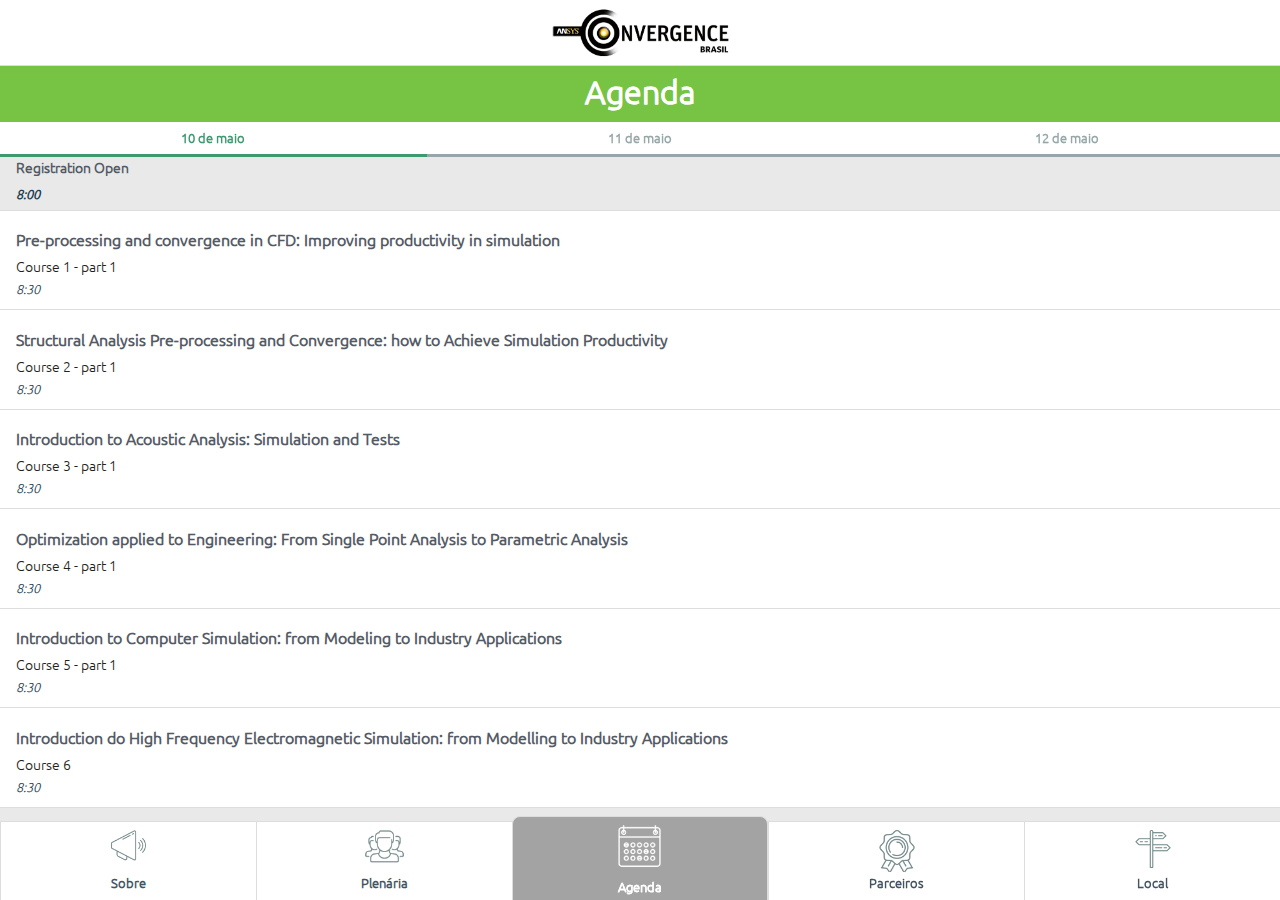
==== commit a86917de: "Ajustado tabela de cores, seguindo solicitação do uso do verde que estão utilizando no site e os ton" ====
--- a/ConvergenceBrApp/www/index.html
+++ b/ConvergenceBrApp/www/index.html
@@ -361,9 +361,16 @@
 					<li><a href="#mapa2">Salas</a></li>
 					<li><a href="#mapa3">Onde ficar</a></li>
 					</ul>
-				</div>
-			</header>
-			<div role="main" class="ui-content mapa"></div>
+
+				<ul data-role="listview" class="ui-be-mapa3">
+					<li data-icon="false">
+						<p>Rua Sena Madureira 1355 Bloco 1 - Ibirapuera</p>
+					</li>
+				</ul>
+				</div>
+
+			</header>
+			<div role="main" class="ui-content mapaView"></div>
         </section>
 
         <section id="mapa2" data-role="page" data-title="Mapa">
@@ -379,7 +386,7 @@
 			</header>
 			<div role="main" class="ui-content">
 			<div  class="ui-body  mapa_sala">				
-				<img src="img/mapa.jpg">
+				<img src="img/mapa.png">
 			</div>
 			</div>
         </section>
@@ -398,7 +405,30 @@
 			
 			<div role="main" class="ui-content onde_ficar">
 				<ul data-role="listview" class="ui-be-mapa3">
-				<li><h3>Teste</h3></li>
+					<li data-icon="false">
+						<h2>Bienal Suítes</h2>
+						<p>R. Sena Madureira, 1225 - V. Clementino
+						São Paulo - SP</p>
+						<span>bienalsuites.com.br</span>
+					</li>
+					<li data-icon="false">
+						<h2>Grand Mercure São Paulo Ibirapuera</h2>
+						<p>R. Sena Madureira, 1355 - Ibirapuera
+						São Paulo - SP</p>
+						<span>accorhotels.com/pt</span>
+					</li>
+					<li data-icon="false">
+						<h2>Green Place</h2>
+						<p>R. Dr. Diogo de Faria, 1201 - Vila Mariana
+						São Paulo - SP</p>
+						<span>greenplaceflat.com.br</span>
+					</li>
+					<li data-icon="false">
+						<h2>Travel Inn Ibirapuera</h2>
+						<p>R. Borges Lagoa, 1209 - Vila Clementino
+						São Paulo - SP</p>
+						<span>travelinn.com.br</span>
+					</li>
 				</ul>
 			</div>
         </section>
--- a/ConvergenceBrApp/www/css/convergencebr.css
+++ b/ConvergenceBrApp/www/css/convergencebr.css
@@ -348,7 +348,7 @@
 html body div.ui-slider-track.ui-body-a .ui-btn-active {
 	background-color: #fff;
 	border: none;
-	border-bottom: 0.2rem solid #1c3d50;
+	border-bottom: 0.2rem solid #3D9970;
 }
 /* Active radio button icon */
 .ui-page-theme-a .ui-radio-on:after,
--- a/ConvergenceBrApp/www/css/index.css
+++ b/ConvergenceBrApp/www/css/index.css
@@ -24,7 +24,7 @@
 section > header > h1{
 	text-align: center;
 	color: #fff;
-	background-color: #a49262;
+	background-color: #77c344;
 	margin: 0 !important;
 	padding: 0.5rem 0;
 }
@@ -174,13 +174,10 @@
 	background-image: url('../img/icon/palestrantes.png');
 }
 
-.ui-footer .ui-navbar .ui-block-c .ui-btn[href="#agenda10"]{
-	background-color: #1c3d50;
-	color: #fff;
-}
+
 
 .ui-footer .ui-navbar .ui-btn[href="#agenda10"] span{
-	background-image: url('../img/icon/agenda_on.png');
+	background-image: url('../img/icon/agenda.png');
 }
 
 .ui-footer .ui-navbar .ui-btn[href="#parceiros"] span{
@@ -192,7 +189,7 @@
 }
 
 .ui-footer .ui-navbar .ui-btn-active {
-	background: #a49262 !important;
+	background: #a3a3a3 !important;
 	color: #fff !important; 
 }
 
@@ -220,11 +217,11 @@
 /*Span e p da agenda*/
 
 .ui-navbar span{	
-	color: #1c3d50;
+	color: #3d9970;
 }
 
 .ui-listview li h2{
-	color: #1c3d50;
+	color: #535a65;
 }
 
 .ui-listview li span{
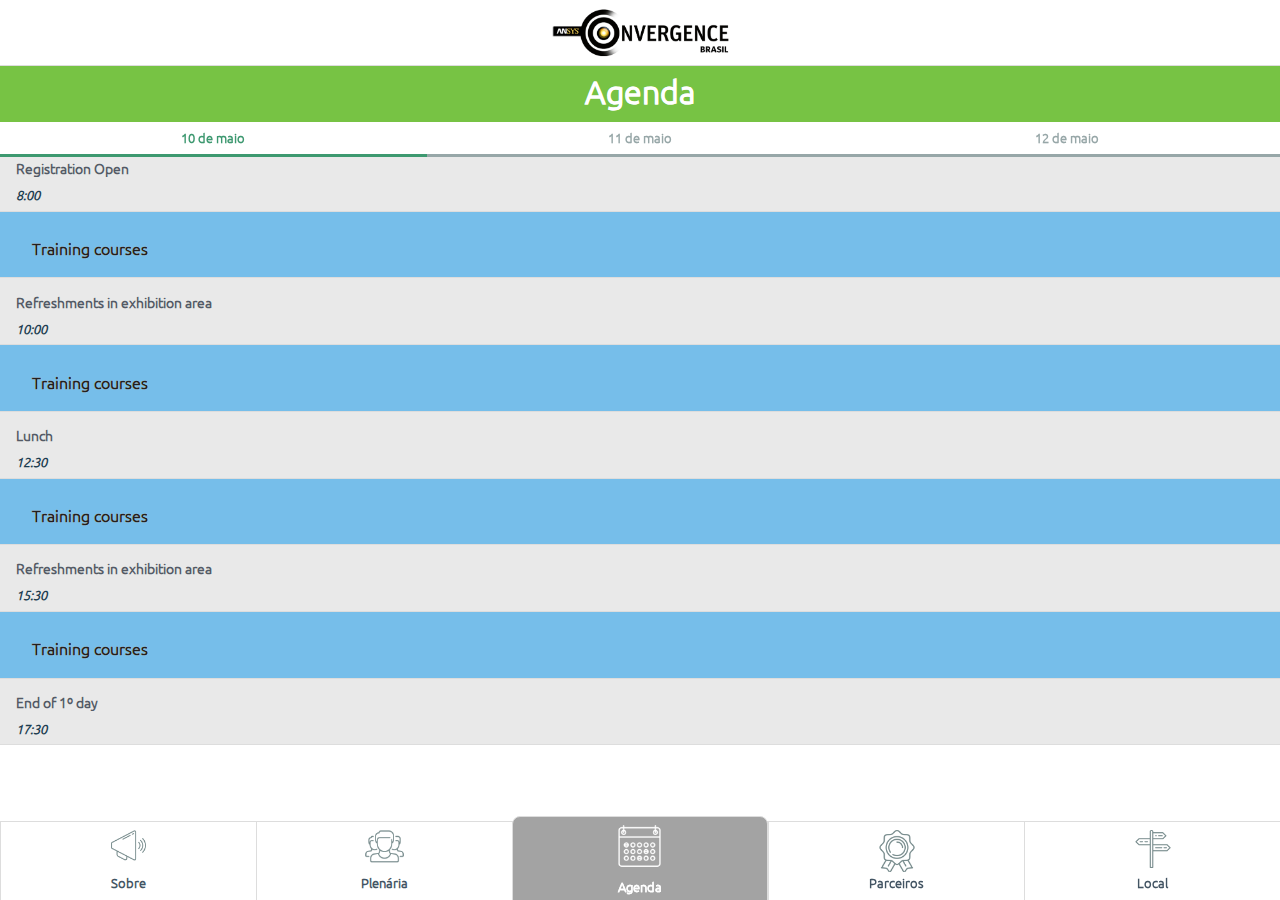
==== commit a4819a81: "Um monte de coisa" ====
--- a/ConvergenceBrApp/www/index.html
+++ b/ConvergenceBrApp/www/index.html
@@ -80,59 +80,14 @@
 			</header>
 			
 			<div role="main" class="ui-content">
-				<ul data-role="listview" class="ui-be-agenda">
-					<li data-icon="false">
-						<h2>Primeiro Item</h2>
-						<p>Jairo Mola, Unitécnica</p>
-						<span>Sala 20 - 8:30 AM</span>
-					</li>
-					<li data-icon="false">
-						<h2>Segundo Item</h2>
-						<p>Jairo Mola, Unitécnica</p>
-						<span>Sala 20 - 8:30 AM</span>
-					</li>
-					<li data-icon="false">
-						<h2>Terceiro Item</h2>
-						<p>Jairo Mola, Unitécnica</p>
-						<span>Sala 20 - 8:30 AM</span>
-					</li>
-					<li data-icon="false">
-						<h2>Quarto Item</h2>
-						<p>Jairo Mola, Unitécnica</p>
-						<span>Sala 20 - 8:30 AM</span>
-					</li>
-					<li data-icon="false">
-						<h2>Quinto Item</h2>
-						<p>Jairo Mola, Unitécnica</p>
-						<span>Sala 20 - 8:30 AM</span>
-					</li>
-					<li data-icon="false">
-						<h2>Sexto Item</h2>
-						<p>Jairo Mola, Unitécnica</p>
-						<span>Sala 20 - 8:30 AM</span>
-					</li>
-					<li data-icon="false">
-						<h2>Setimo Item</h2>
-						<p>Jairo Mola, Unitécnica</p>
-						<span>Sala 20 - 8:30 AM</span>
-					</li>
-					<li data-icon="false">
-						<h2>Oitavo Item</h2>
-						<p>Jairo Mola, Unitécnica</p>
-						<span>Sala 20 - 8:30 AM</span>
-					</li>
-					<li data-icon="false">
-						<h2>Nono Item</h2>
-						<p>Jairo Mola, Unitécnica</p>
-						<span>Sala 20 - 8:30 AM</span>
-					</li>
-					
-				</ul>
+				<div class="ui-be-collapsibleset" data-role="collapsibleset">
+					<ul data-role="listview" class="ui-be-agenda"></ul>
+				</div>
 			</div>
         </section>
 
 		<section id="agenda11" data-role="page" data-title="Agenda">
-			<header>				
+			<header>
             	<h1>Agenda</h1>
 				<div data-role="navbar">
 					<ul>
@@ -142,15 +97,16 @@
 					</ul>
 				</div>
 			</header>
-			
-			<div role="main" class="ui-content">
-				<ul data-role="listview" class="ui-be-agenda">
-				</ul>
-			</div>
-        </section>
-        
+
+			<div role="main" class="ui-content">
+				<div class="ui-be-collapsibleset" data-role="collapsibleset">
+					<ul data-role="listview" class="ui-be-agenda"></ul>
+				</div>
+			</div>
+        </section>
+
         <section id="agenda12" data-role="page" data-title="Agenda">
-			<header>				
+			<header>
             	<h1>Agenda</h1>
 				<div data-role="navbar">
 					<ul>
@@ -160,15 +116,16 @@
 					</ul>
 				</div>
 			</header>
-			
-			<div role="main" class="ui-content">
-				<ul data-role="listview" class="ui-be-agenda">
-				</ul>
+
+			<div role="main" class="ui-content">
+			  	<div class="ui-be-collapsibleset" data-role="collapsibleset">
+					<ul data-role="listview" class="ui-be-agenda"></ul>
+				</div>
 			</div>
         </section>
 
 		<!-- Fim agenda -->
-		
+
         <section id="sobre" data-role="page" data-title="Sobre o evento">
         	<header>
         		<h1>Sobre o evento</h1>
@@ -247,7 +204,7 @@
         	</header>
         	
         	<div role="main" class="ui-content">
-        		<div class="ui-body">
+        		<div class="ui-body"><a href="#agenda11">
         			<img src="img/palestrantes/ravi.png">
         			<h2>Ravi Kumar - ANSYS, Inc.</h2>
         			<h4>Regional Sales Director</h4>
@@ -255,8 +212,8 @@
         			<p>
         			Ravi Kumar é o diretor comercial da ANSYS para América Latina apoiando a equipe ESSS. Ele é responsável por estreitar o relacionamento com os clientes, promovendo o uso de simulações de engenharia e o crescimento de ANSYS. Ravi Kumar já trabalhou no gerenciamento de produtos ANSYS Workbench no departamento de Marketing da empresa e geriu o programa ANSYS Enhanced Solutions Partners. Ele concluiu o PhD em Dinâmicas de Sistemas e Controles pela University of Southern California, EUA. 
         			</p>
-        		</div>        		
-        		<div class="ui-body">
+        		</a></div>
+        		<div class="ui-body"><a href="#agenda11">
         			<img src="img/palestrantes/lucas.png">
         			<h2>Lucas Sanfelici - LNLS</h2>
         			<h4>Engineering Groups Manager</h4>
@@ -264,8 +221,8 @@
         			<p>
         			Lucas Sanfelici atua na área de instrumentação científica desde 2003, é Bacharel em Física e Engenheiro Eletricista pela Universidade Estadual de Campinas. Em 2005 se juntou à equipe do Laboratório Nacional de Luz Síncrotron (LNLS) trabalhando em diversos projetos para as linhas de luz e fonte de luz síncrotron. Atualmente é responsável pelo gerenciamento técnico de projetos envolvendo os grupos de engenharia e suporte da Divisão Científica do LNLS. 
         			</p>
-        		</div>        		
-        		<div class="ui-body">
+        		</a></div>
+        		<div class="ui-body"><a href="#agenda11">
         			<img src="img/palestrantes/luis.png">
         			<h2>Luis Carlos de Castro Santos, Ph.D. - Embraer</h2>
         			<h4>Engineering Supervisor</h4>
@@ -273,8 +230,8 @@
         			<p>
         			Luis Carlos de Castro Santos é formado em Engenharia Mecânica pela Universidade de Brasília (UnB), com mestrado em Engenharia Aeronáutica pelo Instituto Tecnológico de Aeronáutica (ITA) e doutorado em Engenharia Aeroespacial pelo Georgia Institute of Technology. Possui mais de 25 anos de experiência em Dinâmica dos Fluidos Computacional, Análise Numérica e Otimização. Atualmente é Supervisor de Engenharia para Sistemas de Simulação e CFD na EMBRAER. Ele também é professor no Departamento de Matemática Aplicada na Universidade de São Paulo. 
         			</p>
-        		</div>        		
-        		<div class="ui-body">
+        		</a></div>
+        		<div class="ui-body"><a href="#agenda12">
         			<img src="img/palestrantes/marcos.png">
         			<h2>Marcos Giovani Dropa de Bortoli - Embraco</h2>
         			<h4>Senior Researcher</h4>
@@ -282,8 +239,8 @@
         			<p>
         			Marcos Giovani Dropa de Bortoli possui graduação em Engenharia Mecânica pela Universidade Federal de Santa Catarina (UFSC) e mestrado em Engenharia Mecânica pela mesma instituição. Ele tem mais de 30 anos de experiência profissional em Pesquisa e Desenvolvimento (P&D) na Divisão de Compressores da Whirlpool (Embraco), atuou como responsável pela implementação de ANSYS nesta divisão em 1993. Atualmente, cursa doutorado em Ciência e Engenharia de Materiais e trabalha como pesquisador na Embraco. 
         			</p>
-        		</div>        		
-        		<div class="ui-body">
+        		</a></div>
+        		<div class="ui-body"><a href="#agenda12">
         			<img src="img/palestrantes/cassiano.png">
         			<h2>Cassiano Antunes Cezario - WEG</h2>
         			<h4>Consultant in R&D</h4>
@@ -291,7 +248,7 @@
         			<p>
         			Cassiano Antunes Cezario possui mais de 13 anos de experiência em pesquisa e Desenvolvimento (P&D) com fundo técnico na área mecânica, especialmente em experimentação e simulação numérica (Dinâmica dos Fluidos Computacional – CFD e Análise Estrutural – FEA). Possui conhecimento em melhoria de produtos e processos, com foco na conversão de pesquisa em produtos e benefícios do processo. Atualmente trabalha como Consultor de Pesquisa e Desenvolvimento (P&D) na WEG Equipamentos Elétricos S.A. – Motores. 
         			</p>
-        		</div>
+        		</a></div>
 			</div>
         </section>
 
@@ -364,7 +321,7 @@
 
 				<ul data-role="listview" class="ui-be-mapa3">
 					<li data-icon="false">
-						<p>Rua Sena Madureira 1355 Bloco 1 - Ibirapuera</p>
+						<p><a href="geo:-23.5928401,-46.6488079">Rua Sena Madureira 1355 Bloco 1 - Ibirapuera</a></p>
 					</li>
 				</ul>
 				</div>
--- a/ConvergenceBrApp/www/css/index.css
+++ b/ConvergenceBrApp/www/css/index.css
@@ -285,3 +285,106 @@
 .onde_ficar{
 	margin-top: 9rem !important;
 }
+
+/*Novo index*/
+
+.ui-be-collapsibleset {
+	margin: 0!important;
+}
+
+.ui-be-collapsible {
+	margin: 0!important;
+	padding-left: 0.5rem !important;
+	padding-bottom: 0 !important;
+	padding-right: 0 !important;
+}
+
+.ui-collapsible-content {
+	padding-left: 0;
+	padding-top: 0;
+	padding-bottom: 0;
+}
+
+.ui-collapsible-content ul {
+	padding-left: 0;
+}
+
+.ui-collapsible-content li {
+	border-bottom: 1px solid #ddd;
+}
+
+.ui-collapsible-heading a {
+	background-color: transparent !important;
+}
+
+.ui-listview a {
+	border: none !important;
+	text-decoration: none !important;
+}
+
+.ui-listview li a.ui-btn,
+.ui-listview li h2 {
+	white-space: normal !important;
+}
+
+.ui-collapsible-content ul li {
+	list-style: none !important;
+}
+
+.ui-be-agenda li{
+	padding-left: 1rem !important;
+	padding-top: 0.5rem !important;
+	padding-bottom: 0.5rem;
+}
+
+.ui-collapsible-heading a{
+	color: #231f20 !important;
+}
+
+.ui-be-training_course {
+	background-color: #76beea !important;
+	border-left: #76beea !important;
+}
+
+.ui-be-engineering-workshops {
+	background-color: #fbb161 !important;
+	border-left: #fbb161 !important;
+}
+
+.ui-be-plenary-session {
+	background-color: #b09ecc !important;
+	border-left: #b09ecc !important;
+}
+
+.ui-be-software-update {
+	background-color: #f7a19a !important;
+	border-left: #f7a19a !important;
+}
+
+.ui-be-technical-session {
+	background-color: #bad976 !important;
+	border-left: #bad976 !important;
+}
+
+.ui-be-workshop-application {
+	background-color: #ffee00 !important;
+	border-left: #ffee00 !important;
+}
+
+.ui-be-cocktail {
+	background-color: #ed1c24 !important;
+	border-left: #ed1c24 !important;
+}
+
+.ui-be-cocktail h2, .ui-be-cocktail span {
+	color: #fff !important;
+}
+
+.ui-be-award {
+	background-color: #feefd8 !important;
+	border-left: #feefd8 !important;
+}
+
+#palestrantes .ui-content a {
+	text-decoration: none;
+}
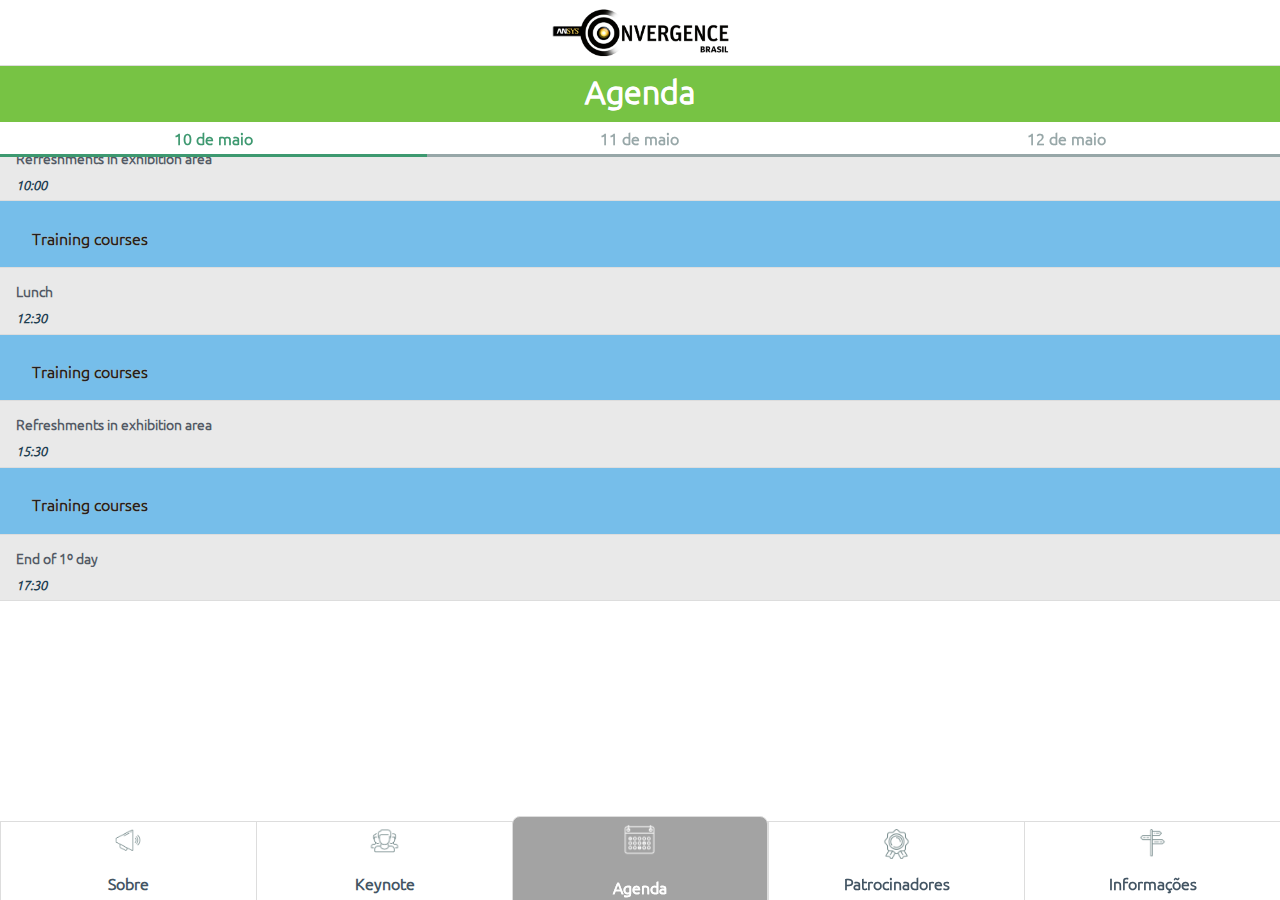
==== commit fb89b2d3: "Todas as alterações estão finalizadas, podendo publicar." ====
--- a/ConvergenceBrApp/www/index.html
+++ b/ConvergenceBrApp/www/index.html
@@ -57,10 +57,10 @@
             <div data-role="navbar">
                 <ul>
                     <li><a href="#sobre"><span></span>Sobre</a></li>
-                    <li><a href="#palestrantes"><span></span>Plenária</a></li>
+                    <li><a href="#palestrantes"><span></span>Keynote</a></li>
                     <li><a href="#agenda10"><span></span>Agenda</a></li>
-                    <li><a href="#parceiros"><span></span>Parceiros</a></li>
-                    <li><a href="#mapa"><span></span>Local</a></li>
+                    <li><a href="#parceiros"><span></span>Patrocinadores</a></li>
+                    <li><a href="#mapa"><span></span>Informações</a></li>
                 </ul>
             </div><!-- /navbar -->
         </footer>
@@ -129,6 +129,12 @@
         <section id="sobre" data-role="page" data-title="Sobre o evento">
         	<header>
         		<h1>Sobre o evento</h1>
+				<div data-role="navbar">
+					<ul>
+					<li><a href="#sobre">Convergence</a></li>
+					<li><a href="#sobre2">Premiação</a></li>
+					</ul>
+				</div>
         	</header>
         	
 			<div role="main" class="ui-content">
@@ -153,7 +159,8 @@
 				então, passou a ser realizado no mesmo período no Brasil,
 				Argentina, Chile, Peru e Colômbia.
 				</p>
-				<h1>Retrospectiva ESSS</h1>
+				<h1>Retrospectiva</h1>
+				<img src="img/esss.jpg">
 				
 				<div data-role="tabs">
 					<div data-role="navbar"><ul>
@@ -198,9 +205,38 @@
 			</div>
         </section>
 
+        <section id="sobre2" data-role="page" data-title="Sobre o evento">
+        	<header>
+        		<h1>Sobre o evento</h1>
+				<div data-role="navbar">
+					<ul>
+					<li><a href="#sobre">Convergence</a></li>
+					<li><a href="#sobre2">Premiação</a></li>
+					</ul>
+				</div>
+        	</header>
+        	
+			<div role="main" class="ui-content">
+				<div class="ui-body ui-be-sobre">
+					<h3>ESSS COMPUTATIONAL MODELING CHALLENGE: 6th EDITION</h3>
+					<img src="img/award.png">
+					<p>The challenge was created with the objective to promote the exchange of ideas and experiences between academia and industry.</p>
+					<p>The competition consists of proposing an engineering problem solution through the use of computational simulation software provided by ESSS.</p>
+					<h5>CHALLENGE WINNERS ANNOUNCEMENT</h5>
+					<p><i>Winners will be announced on Thursday May 12, 2016.</i></p>
+
+					<h3>CONVERGENCE BEST PAPER AWARD</h3>
+					<p>The 2016 ESSS Convergence & ANSYS Users Meeting will give out an award for Best Paper presentation at the event. This award aims to recognize the outstanding study which best encompasses the nature of engineering simulation, and to stimulate the ongoing development of analyses of increasingly complex engineering problems.</p>
+					<p>The author of the Best Paper will win a trip (travel and accommodation expenses paid for) to attend the CADFEM ANSYS SIMULATION CONFERENCE in Nuremberg, Germany, October 05th-07th. </p>
+					<h5>WINNER ANNOUNCEMENT</h5>
+					<p><i>Winners will be announced on Thursday May 12, 2016.</i></p>
+				</div>
+			</div>
+		</section>
+
         <section id="palestrantes" data-role="page" data-title="Palestrantes">
 			<header>
-				<h1>Palestrantes</h1>
+				<h1>Keynotes</h1>
         	</header>
         	
         	<div role="main" class="ui-content">
@@ -254,7 +290,7 @@
 
         <section id="parceiros" data-role="page" data-title="Parceiros">
 			<header>
-				<h1>Parceiros</h1>
+				<h1>Patrocinadores</h1>
         	</header>
         	
         	<div role="main" class="ui-content">
@@ -311,7 +347,7 @@
 
         <section id="mapa" data-role="page" data-title="Mapa">
 			<header>				
-            	<h1>Local</h1>
+            	<h1>Informações</h1>
 				<div data-role="navbar">
 					<ul>
 					<li><a href="#mapa"><span>Localização</span></a></li>
@@ -339,6 +375,11 @@
 					<li><a href="#mapa2"><span>Salas</span></a></li>
 					<li><a href="#mapa3">Onde ficar</a></li>
 					</ul>
+					<ul data-role="listview" class="ui-be-mapa3">
+					<li data-icon="false">
+						<p>Credenciamento Floor 3</p>
+					</li>
+				</ul>
 				</div>
 			</header>
 			<div role="main" class="ui-content">
@@ -366,24 +407,28 @@
 						<h2>Bienal Suítes</h2>
 						<p>R. Sena Madureira, 1225 - V. Clementino
 						São Paulo - SP</p>
+						<a href="tel:+55-11-5088-7999">+55 (11) 5088-7999</a>
 						<span>bienalsuites.com.br</span>
 					</li>
 					<li data-icon="false">
 						<h2>Grand Mercure São Paulo Ibirapuera</h2>
 						<p>R. Sena Madureira, 1355 - Ibirapuera
 						São Paulo - SP</p>
+						<a href="tel:+55-11-3201-0800">+55 (11) 3201-0800</a>
 						<span>accorhotels.com/pt</span>
 					</li>
 					<li data-icon="false">
 						<h2>Green Place</h2>
 						<p>R. Dr. Diogo de Faria, 1201 - Vila Mariana
 						São Paulo - SP</p>
+						<a href="tel:+55-11-5081-9150">+55 (11) 5081-9150</a>
 						<span>greenplaceflat.com.br</span>
 					</li>
 					<li data-icon="false">
 						<h2>Travel Inn Ibirapuera</h2>
 						<p>R. Borges Lagoa, 1209 - Vila Clementino
 						São Paulo - SP</p>
+						<a href="tel:+55-11-5081-8822">+55 (11) 5081-8822</a>
 						<span>travelinn.com.br</span>
 					</li>
 				</ul>
--- a/ConvergenceBrApp/www/css/index.css
+++ b/ConvergenceBrApp/www/css/index.css
@@ -78,7 +78,8 @@
 #agenda10 > .ui-content, 
 #agenda11 > .ui-content,
 #agenda12 > .ui-content {
-	margin-top:9rem !important;
+	margin-top: 0rem !important;
+	margin-left: 0 !important;
 }
 
 .ui-content {
@@ -158,9 +159,10 @@
 	display: block;
 	height: 3rem;
 
-	margin-bottom: 0.2rem;
-	
-	background-size: auto 100%;
+	margin-bottom: 0.002rem;
+	margin-top: 0.07rem;
+	
+	background-size: auto 70%;
 	background-repeat: no-repeat;
 	background-position: top center;
 	padding: 0;
@@ -218,6 +220,10 @@
 
 .ui-navbar span{	
 	color: #3d9970;
+}
+
+.ui-navbar ul li a{
+	font-size: 50% !important;
 }
 
 .ui-listview li h2{
@@ -388,3 +394,10 @@
 #palestrantes .ui-content a {
 	text-decoration: none;
 }
+
+
+@media screen and (min-width: 640px) {
+  .ui-navbar ul li a{	
+	font-size: 100% !important;
+}
+}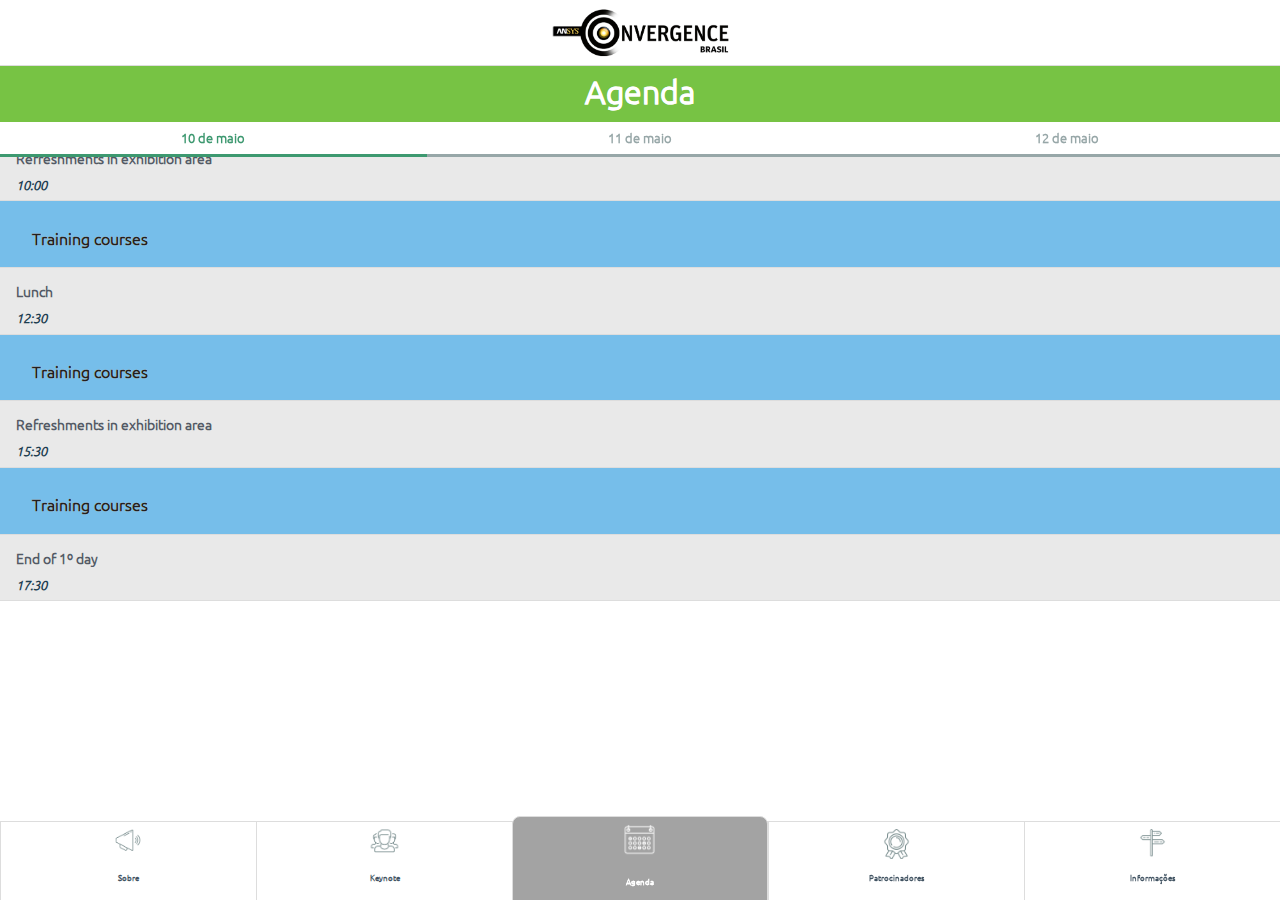
==== commit 0ea0b81c: "Mais alterações no JSON e já inclui o link e fiz correções de font size mais ajuste de layout" ====
--- a/ConvergenceBrApp/www/index.html
+++ b/ConvergenceBrApp/www/index.html
@@ -54,7 +54,7 @@
     	</header>
         
         <footer data-role="footer" data-position="fixed" data-tap-toggle="false" data-theme="b">
-            <div data-role="navbar">
+            <div data-role="navbar" class="ui-be-navbar">
                 <ul>
                     <li><a href="#sobre"><span></span>Sobre</a></li>
                     <li><a href="#palestrantes"><span></span>Keynote</a></li>
@@ -149,6 +149,7 @@
 				dessas ferramentas no desenvolvimento, melhoria e redução de
 				custos de projetos, produtos e processos.
 				</p>
+				<h4><a href="http://www.esss.com.br/events/ansys2016/brazil/index.php">Acesse o site do evento.</a></h4>
 				<h1>Histórico</h1>
 				<p>
 				O Convergence – ESSS Conference & ANSYS Users Meeting - foi
@@ -355,9 +356,9 @@
 					<li><a href="#mapa3">Onde ficar</a></li>
 					</ul>
 
-				<ul data-role="listview" class="ui-be-mapa3">
-					<li data-icon="false">
-						<p><a href="geo:-23.5928401,-46.6488079">Rua Sena Madureira 1355 Bloco 1 - Ibirapuera</a></p>
+				<ul data-role="listview" class="ui-be-mapa">
+					<li data-icon="false">
+						<h4><a href="geo:-23.5928401,-46.6488079">Rua Sena Madureira 1355 Bloco 1 - Ibirapuera</a></h4>
 					</li>
 				</ul>
 				</div>
@@ -375,9 +376,9 @@
 					<li><a href="#mapa2"><span>Salas</span></a></li>
 					<li><a href="#mapa3">Onde ficar</a></li>
 					</ul>
-					<ul data-role="listview" class="ui-be-mapa3">
-					<li data-icon="false">
-						<p>Credenciamento Floor 3</p>
+					<ul data-role="listview" class="ui-be-mapa2">
+					<li data-icon="false">
+						<h4>Credenciamento Floor 3</h4>
 					</li>
 				</ul>
 				</div>
--- a/ConvergenceBrApp/www/css/index.css
+++ b/ConvergenceBrApp/www/css/index.css
@@ -222,8 +222,8 @@
 	color: #3d9970;
 }
 
-.ui-navbar ul li a{
-	font-size: 50% !important;
+.ui-be-navbar ul li a{
+	font-size: 0.5rem !important;
 }
 
 .ui-listview li h2{
@@ -288,8 +288,16 @@
 	border-bottom: none !important;
 }
 
+.ui-be-mapa2 li h4{
+	text-align: center;
+}
+
 .onde_ficar{
 	margin-top: 9rem !important;
+}
+
+.ui-be-mapa3{
+	padding: 1rem !important;	
 }
 
 /*Novo index*/
@@ -395,9 +403,8 @@
 	text-decoration: none;
 }
 
-
-@media screen and (min-width: 640px) {
-  .ui-navbar ul li a{	
-	font-size: 100% !important;
-}
-}+.ui-be-sobre h4 a{
+	text-decoration: none !important;
+}
+
+
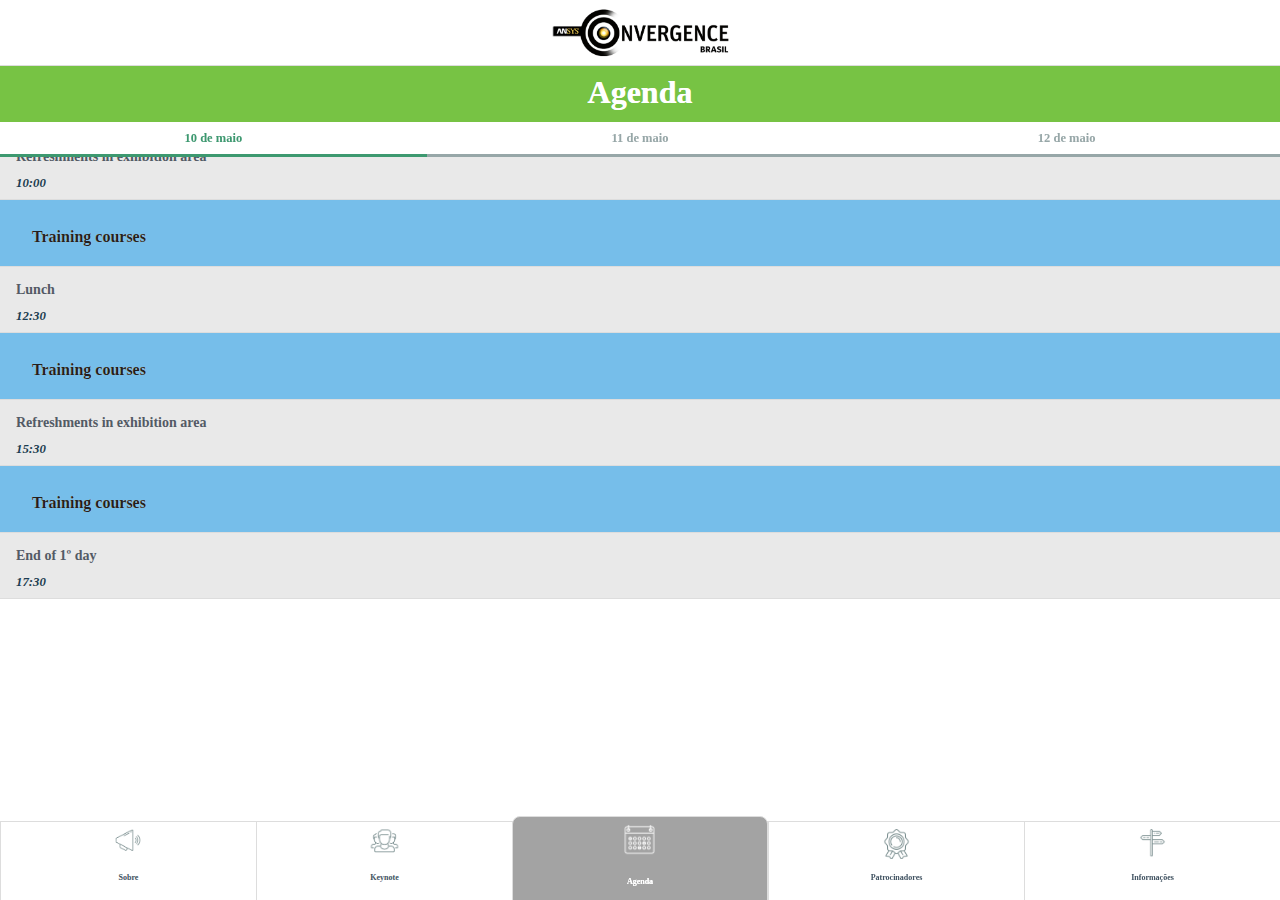
==== commit de9e5a4a: "Últimos ajustes para publicação" ====
--- a/ConvergenceBrApp/www/index.html
+++ b/ConvergenceBrApp/www/index.html
@@ -38,7 +38,6 @@
         <link rel="stylesheet" type="text/css" href="css/convergencebr.css">
         <link rel="stylesheet" type="text/css" href="css/jquery.mobile.structure-1.4.5.min.css">
         <link rel="stylesheet" type="text/css" href="css/jquery.mobile.icons.min.css">
-        <link rel="stylesheet" type="text/css" href="css/font-awesome.min.css">
         <link rel="stylesheet" type="text/css" href="css/leaflet.css">
         <link rel="stylesheet" type="text/css" href="css/index.css">
         <script type="text/javascript" src="js/preenche_agenda.js"></script>
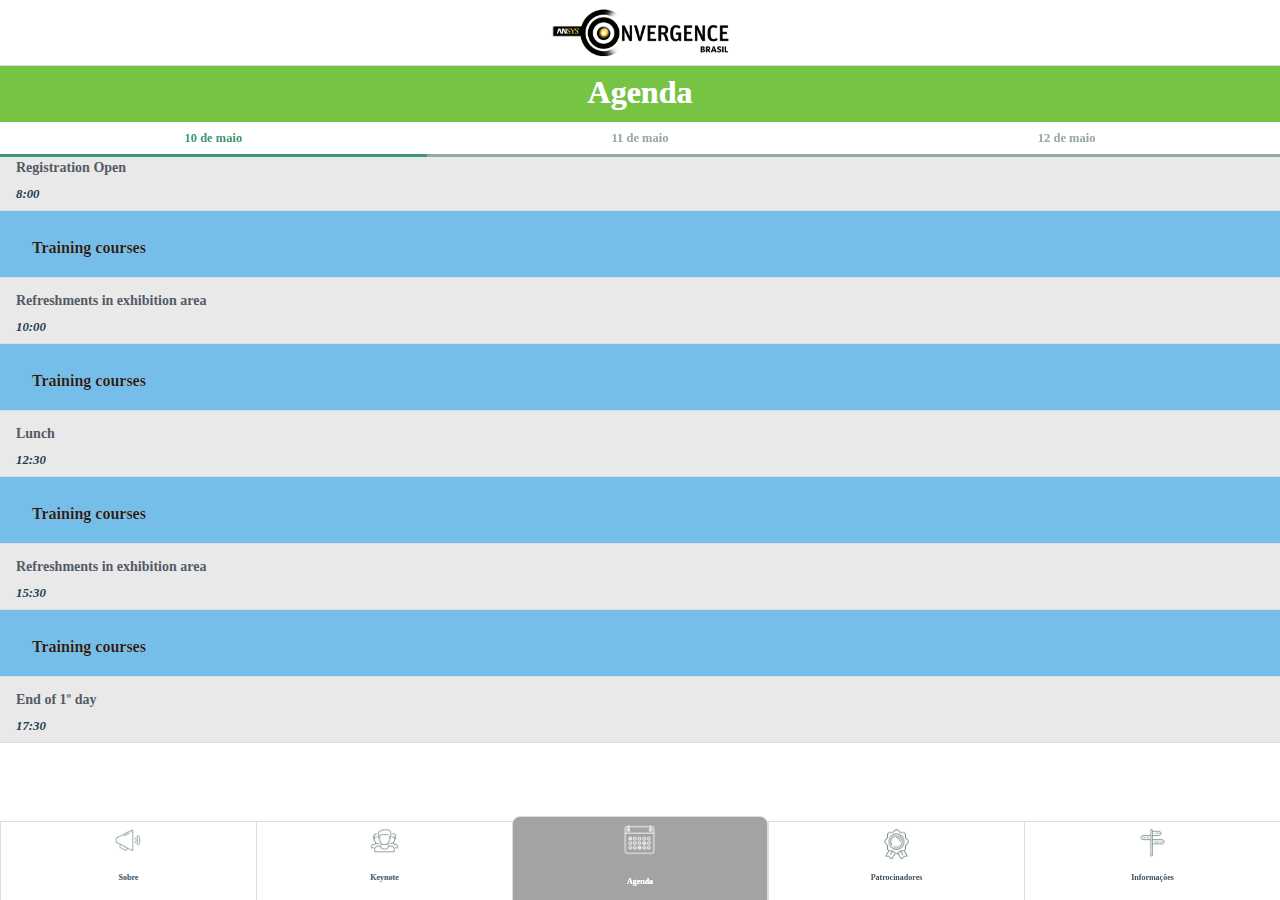
==== commit 13a49b41: "Aplicada últimas alterações e ajuste do marging da agenda" ====
--- a/ConvergenceBrApp/www/index.html
+++ b/ConvergenceBrApp/www/index.html
@@ -197,7 +197,8 @@
 					Intensificação da expansão internacional com abertura dos
 					escritórios na Argentina, Peru, Colômbia e Estados Unidos e
 					inclusão do Rocky DEM no portfólio de produtos. Em 2015,
-					ganha a certificação “ANSYS Elite Channel Partner”.</p>
+					ganha a certificação “ANSYS Elite Channel Partner”. Em 2016 
+					início das operações em Portugal, Espanha, México e América Central.</p>
 					</div>
 				</div><!-- Fim tabs -->
 				
@@ -357,7 +358,7 @@
 
 				<ul data-role="listview" class="ui-be-mapa">
 					<li data-icon="false">
-						<h4><a href="geo:-23.5928401,-46.6488079">Rua Sena Madureira 1355 Bloco 1 - Ibirapuera</a></h4>
+						<h4><a href="geo:-23.5928401,-46.6488079">Hotel Grand Mercure</br>Rua Sena Madureira 1355 Bloco 1 - Ibirapuera</a></h4>
 					</li>
 				</ul>
 				</div>
--- a/ConvergenceBrApp/www/css/index.css
+++ b/ConvergenceBrApp/www/css/index.css
@@ -82,7 +82,8 @@
 	margin-left: 0 !important;
 }
 
-.ui-content {
+.ui-content .ui-be-agenda{
+	margin-top: 8rem !important;
 	
 }
 
